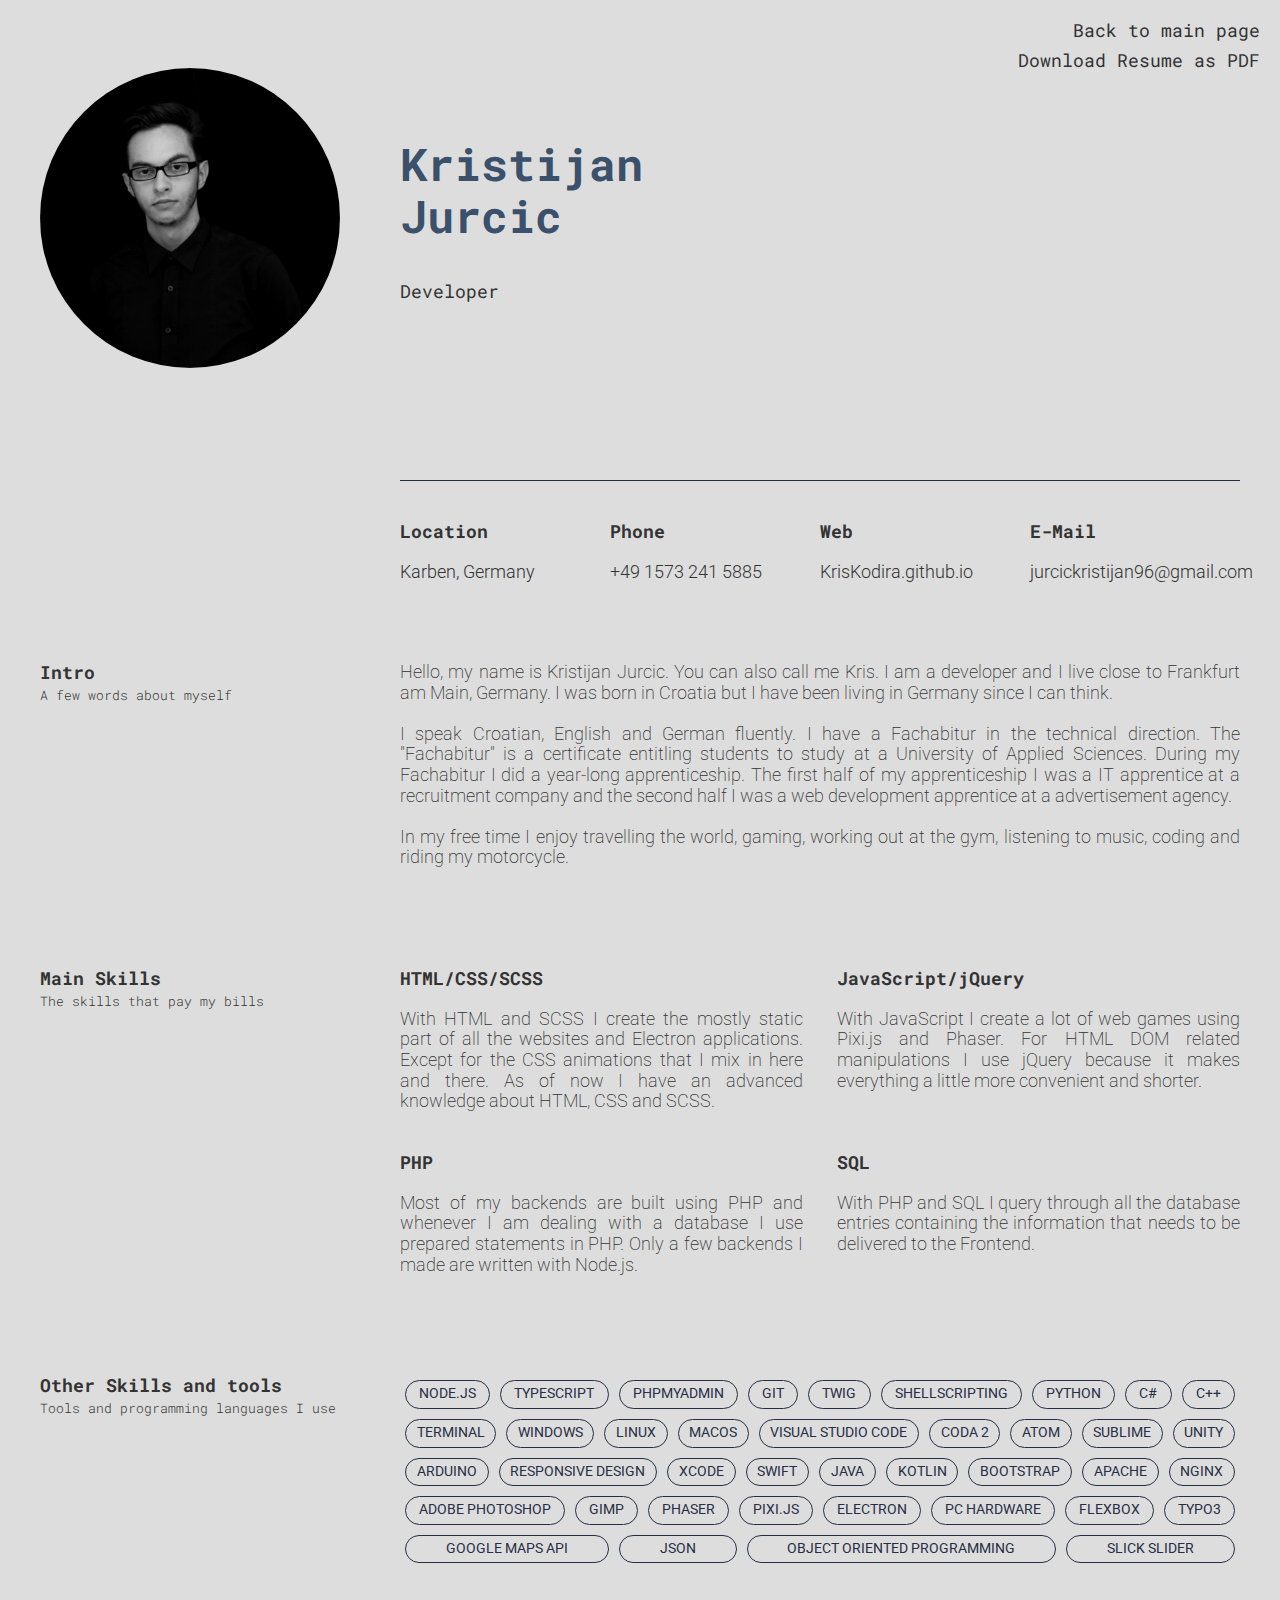
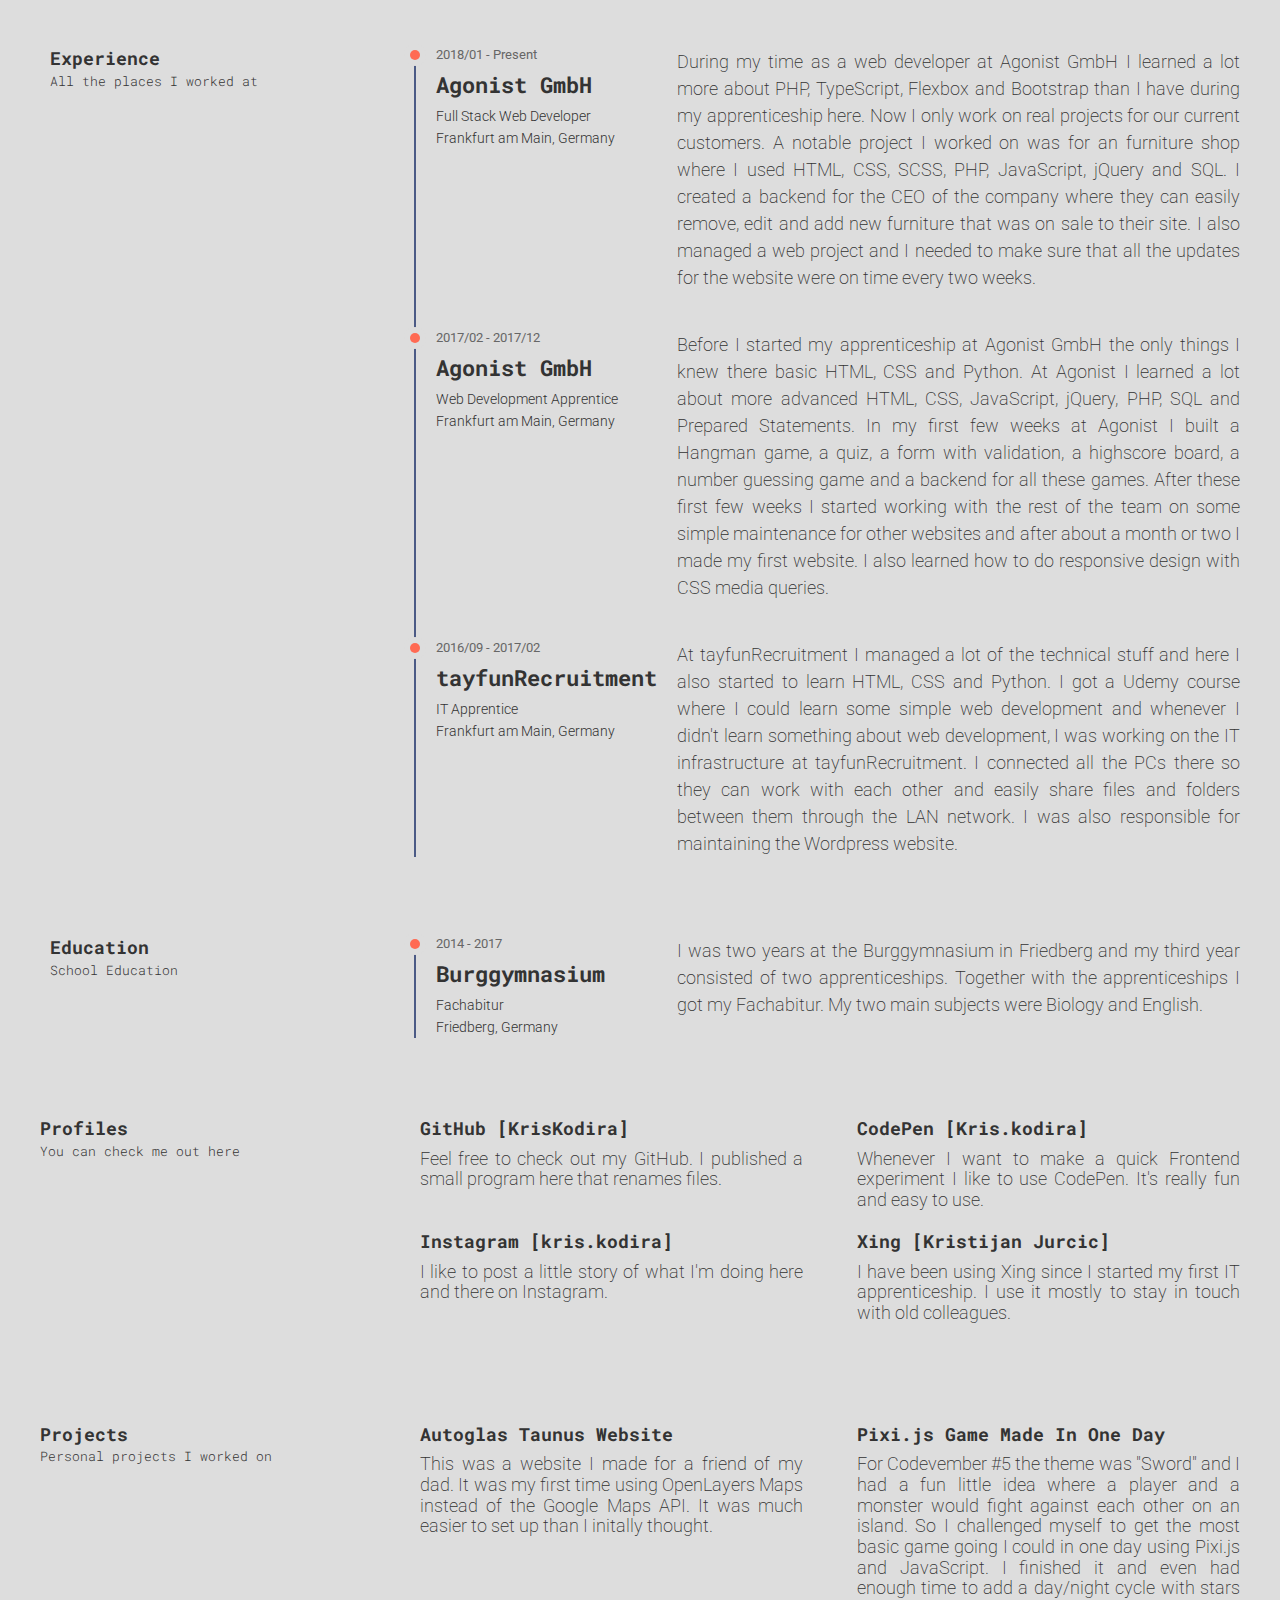
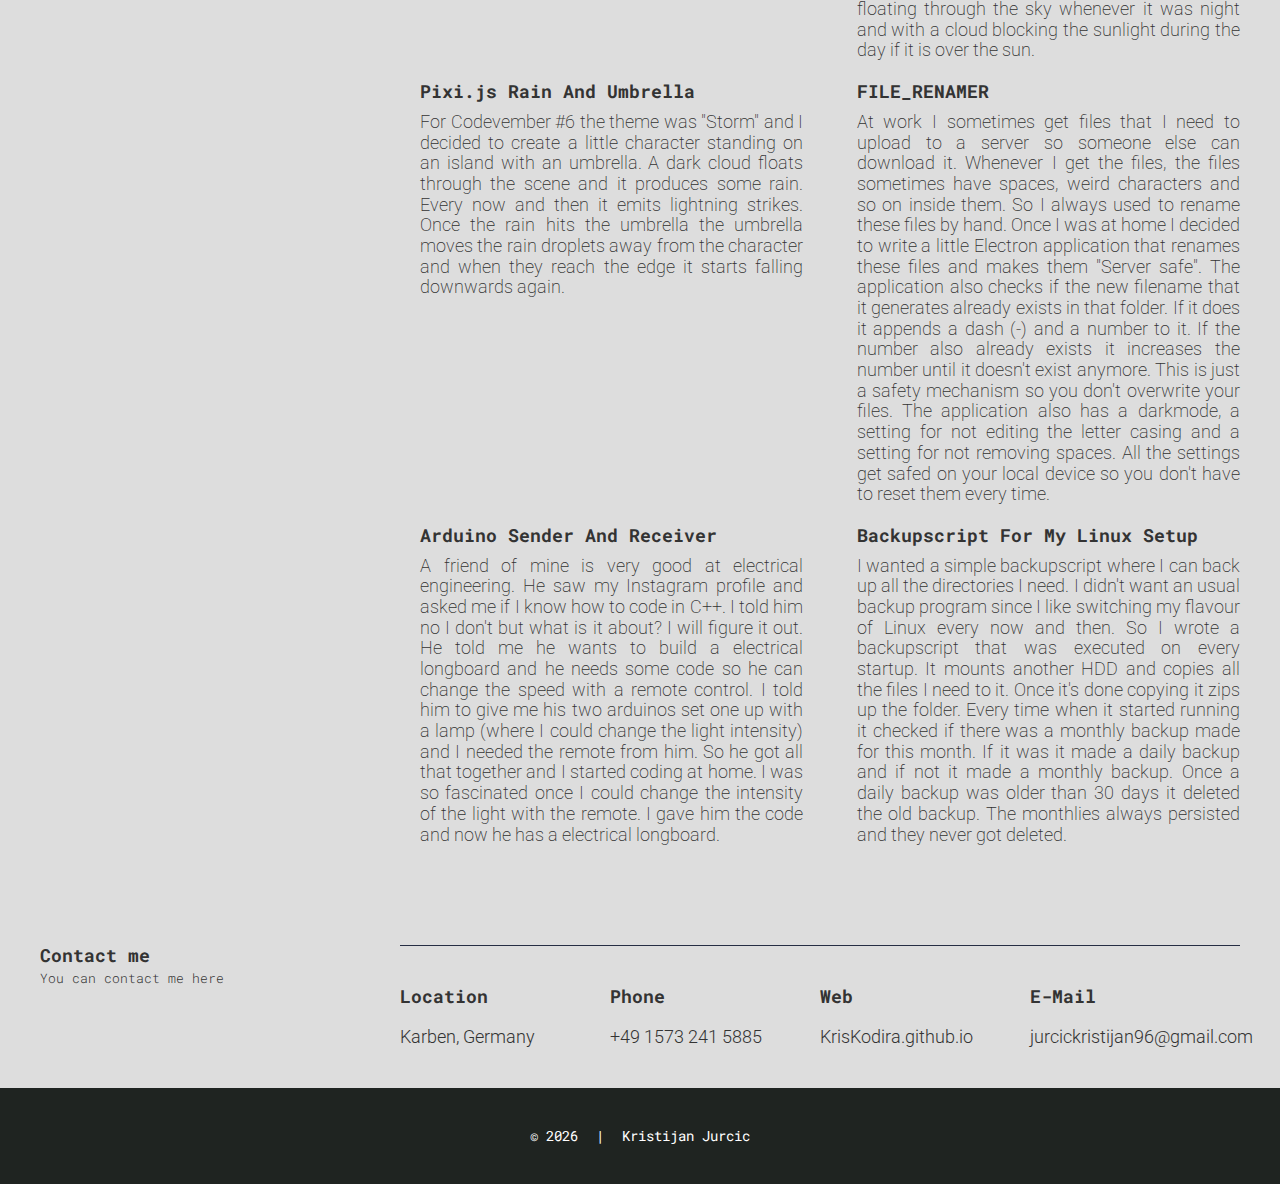
==== resume/index.html @ 177d9228 "Initial commit" ====
<!DOCTYPE html>
<html lang="en">

    <head>
        <meta charset="utf-8">

        <meta name="author" content="Kristijan Jurcic">
        <meta name="description" content="I am a Developer and this is my personal portfolio page. Check me out!">
        <meta name="viewport" content="width=device-width, initial-scale=1">

        <link href="https://fonts.googleapis.com/css?family=Roboto+Mono:300,400,500,700" rel="stylesheet"> 
        <link href="https://fonts.googleapis.com/css?family=Roboto:300,400,500,700" rel="stylesheet"> 

        <link rel="stylesheet" href="https://use.fontawesome.com/releases/v5.6.3/css/all.css" integrity="sha384-UHRtZLI+pbxtHCWp1t77Bi1L4ZtiqrqD80Kn4Z8NTSRyMA2Fd33n5dQ8lWUE00s/" crossorigin="anonymous">

        <link href="/css/style.css" rel="stylesheet">

        <title>Kris the Developer!</title>
    </head>

    <body class="resume">

        <a href="/" class="back_to_main"><i class="fas fa-long-arrow-alt-left"></i> <span class="html_title">Back to main page</span></a>
        <a href="/downloads/kristijan_jurcic_resume.pdf" target="_blank" class="download_resume"><i class="fas fa-download"></i> <span class="html_title">Download Resume as PDF</span> </a>

            

        <header class="resume">
            <div class="wrapper">
                <div class="image_wrap">
                    <img src="/images/about/kris_kodira.png" alt="KrisKodira" />
                </div>

                <div class="name_wrap">
                    <h1>Kristijan <span class="surname">Jurcic</span></h1>
                    <span class="job_title">Developer</span>
                </div>
            </div>
        </header>

        <main class="resume">
            <section>
                <div class="wrapper">
                    <div class="placeholder"></div>

                    <div class="general_info">
                        <div class="item">
                            <span class="title">Location</span>
                            Karben, Germany
                        </div>
                        <div class="item">
                            <span class="title">Phone</span>
                            +49 1573 241 5885
                        </div>
                        <div class="item">
                            <span class="title">Web</span>
                            <a href="https://KrisKodira.github.io" target="_blank">KrisKodira.github.io</a>
                        </div>
                        <div class="item">
                            <span class="title">E-Mail</span>
                            <a href="mailto:jurcickristijan96@gmail.com">jurcickristijan96@gmail.com</a>
                        </div>
                    </div>
                </div>
            </section>

            <section>
                <div class="wrapper">
                    <div class="intro label">
                        <span class="label_title">Intro</span>
                        <span class="subline">A few words about myself</span>
                    </div>
        
                    <div class="intro_text">
                        <p>
                            Hello, my name is Kristijan Jurcic. You can also call me Kris. 
                            I am a developer and I live close to Frankfurt am Main, Germany. 
                            I was born in Croatia but I have been living in Germany since I can think.
                        </p>
                        <p>
                            I speak Croatian, English and German fluently. 
                            I have a Fachabitur in the technical direction. 
                            The "Fachabitur" is a certificate entitling students to study at a University of Applied Sciences. 
                            During my Fachabitur I did a year-long apprenticeship. 
                            The first half of my apprenticeship I was a IT apprentice at a recruitment company and the second half I was a web development apprentice at a advertisement agency.
                        </p>
                        <p>
                            In my free time I enjoy travelling the world, gaming, working out at the gym, listening to music, coding and riding my motorcycle.
                        </p>
                    </div>
                </div>
            </section>

            <section>
                <div class="wrapper">
                    <div class="main_skills label">
                        <span class="label_title">Main Skills</span>
                        <span class="subline">The skills that pay my bills</span>
                    </div>
        
                    <div class="main_skills">
                        <div class="item">
                            <span class="title">HTML/CSS/SCSS</span>
                            <p>
                                With HTML and SCSS I create the mostly static part of all the websites and Electron applications. 
                                Except for the CSS animations that I mix in here and there.
                                As of now I have an advanced knowledge about HTML, CSS and SCSS.
                            </p>
                        </div>
                        <div class="item">
                            <span class="title">JavaScript/jQuery</span>
                            <p>
                                With JavaScript I create a lot of web games using Pixi.js and Phaser. 
                                For HTML DOM related manipulations I use jQuery because it makes everything a little more convenient and shorter.
                            </p>
                        </div>
                        <div class="item">
                            <span class="title">PHP</span>
                            <p>
                                Most of my backends are built using PHP and whenever I am dealing with a database I use prepared statements in PHP. Only a few backends I made are written with Node.js. 
                            </p>
                        </div>
                        <div class="item">
                            <span class="title">SQL</span>
                            <p>
                                With PHP and SQL I query through all the database entries containing the information that needs to be delivered to the Frontend.
                            </p>
                        </div>
                    </div>
                </div>
            </section>

            <section>
                <div class="wrapper">
                    <div class="other_skills label">
                        <span class="label_title">Other Skills and tools</span>
                        <span class="subline">Tools and programming languages I use</span>
                    </div>
        
                    <div class="skill_wrap">
                        <div class="skill" data-skill-name="none">
                            Node.js
                        </div>
                        <div class="skill" data-skill-name="none">
                            TypeScript
                        </div>
                        <div class="skill" data-skill-name="none">
                            PhpMyAdmin
                        </div>
                        <div class="skill" data-skill-name="none">
                            git
                        </div>
                        <div class="skill" data-skill-name="none">
                            TWIG
                        </div>
                        <div class="skill" data-skill-name="none">
                            Shellscripting
                        </div>
                        <div class="skill" data-skill-name="none">
                            Python
                        </div>
                        <div class="skill" data-skill-name="none">
                            C#
                        </div>
                        <div class="skill" data-skill-name="none">
                            C++
                        </div>
                        <div class="skill" data-skill-name="none">
                            Terminal
                        </div>
                        <div class="skill" data-skill-name="none">
                            Windows
                        </div>
                        <div class="skill" data-skill-name="none">
                            Linux
                        </div>
                        <div class="skill" data-skill-name="none">
                            MacOS
                        </div>
                        <div class="skill" data-skill-name="none">
                            Visual Studio Code
                        </div>
                        <div class="skill" data-skill-name="none">
                            Coda 2
                        </div>
                        <div class="skill" data-skill-name="none">
                            Atom
                        </div>
                        <div class="skill" data-skill-name="none">
                            Sublime
                        </div>
                        <div class="skill" data-skill-name="none">
                            Unity
                        </div>
                        <div class="skill" data-skill-name="none">
                            Arduino
                        </div>
                        <div class="skill" data-skill-name="none">
                            Responsive Design
                        </div>
                        <div class="skill" data-skill-name="none">
                            xCode
                        </div>
                        <div class="skill" data-skill-name="none">
                            Swift
                        </div>
                        <div class="skill" data-skill-name="none">
                            Java
                        </div>
                        <div class="skill" data-skill-name="none">
                            Kotlin
                        </div>
                        <div class="skill" data-skill-name="none">
                            Bootstrap
                        </div>
                        <div class="skill" data-skill-name="none">
                            Apache
                        </div>
                        <div class="skill" data-skill-name="none">
                            NGINX
                        </div>
                        <div class="skill" data-skill-name="none">
                            Adobe Photoshop
                        </div>
                        <div class="skill" data-skill-name="none">
                            GIMP
                        </div>
                        <div class="skill" data-skill-name="none">
                            Phaser
                        </div>
                        <div class="skill" data-skill-name="none">
                            Pixi.js
                        </div>
                        <div class="skill" data-skill-name="none">
                            Electron
                        </div>
                        <div class="skill" data-skill-name="none">
                            PC Hardware
                        </div>
                        <div class="skill" data-skill-name="none">
                            Flexbox
                        </div>
                        <div class="skill" data-skill-name="none">
                            Typo3
                        </div>
                        <div class="skill" data-skill-name="none">
                            Google Maps API
                        </div>
                        <div class="skill" data-skill-name="none">
                            JSON
                        </div>
                        <div class="skill" data-skill-name="none">
                            Object oriented programming
                        </div>
                        <div class="skill" data-skill-name="none">
                            Slick Slider
                        </div>
                    </div>
                </div>
            </section>

            <section>
                <div class="wrapper">
                    <div class="experience label">
                        <span class="label_title">Experience</span>
                        <span class="subline">All the places I worked at</span>
                    </div>
        
                    <div class="experience">
                        <div class="experience_wrap">
                            <div class="timeline_dot"></div>
                            <div class="inner">
                                <div class="experience_info">
                                    <span class="year">2018/01 - Present</span>
                                    <span class="job_company">Agonist GmbH</span>
                                    <span class="job_title">Full Stack Web Developer</span>
                                    <span class="job_location">Frankfurt am Main, Germany</span>
                                </div>
                                <div class="experience_description">
                                    <p>
                                        During my time as a web developer at Agonist GmbH I learned a lot more about PHP, TypeScript, Flexbox and Bootstrap than I have during my apprenticeship here.
                                        Now I only work on real projects for our current customers.
                                        A notable project I worked on was for an furniture shop where I used HTML, CSS, SCSS, PHP, JavaScript, jQuery and SQL.
                                        I created a backend for the CEO of the company where they can easily remove, edit and add new furniture that was on sale to their site.
                                        I also managed a web project and I needed to make sure that all the updates for the website were on time every two weeks.
                                    </p>
                                </div>
                            </div>
                        </div>
                        <div class="experience_wrap">
                            <div class="timeline_dot"></div>
                            <div class="inner">
                                <div class="experience_info">
                                    <span class="year">2017/02 - 2017/12</span>
                                    <span class="job_company">Agonist GmbH</span>
                                    <span class="job_title">Web Development Apprentice</span>
                                    <span class="job_location">Frankfurt am Main, Germany</span>
                                </div>
                                <div class="experience_description">
                                    <p>
                                        Before I started my apprenticeship at Agonist GmbH the only things I knew there basic HTML, CSS and Python.
                                        At Agonist I learned a lot about more advanced HTML, CSS, JavaScript, jQuery, PHP, SQL and Prepared Statements.
                                        In my first few weeks at Agonist I built a Hangman game, a quiz, a form with validation, a highscore board, a number guessing game and a backend for all these games.
                                        After these first few weeks I started working with the rest of the team on some simple maintenance for other websites and after about a month or two I made my first website.
                                        I also learned how to do responsive design with CSS media queries.
                                    </p>
                                </div>
                            </div>
                        </div>
                        <div class="experience_wrap">
                            <div class="timeline_dot"></div>
                            <div class="inner">
                                <div class="experience_info">
                                    <span class="year">2016/09 - 2017/02</span>
                                    <span class="job_company">tayfunRecruitment</span>
                                    <span class="job_title">IT Apprentice</span>
                                    <span class="job_location">Frankfurt am Main, Germany</span>
                                </div>
                                <div class="experience_description">
                                    <p>
                                        At tayfunRecruitment I managed a lot of the technical stuff and here I also started to learn HTML, CSS and Python.
                                        I got a Udemy course where I could learn some simple web development and whenever I didn't learn something about web development, I was working on the IT infrastructure at tayfunRecruitment.
                                        I connected all the PCs there so they can work with each other and easily share files and folders between them through the LAN network.
                                        I was also responsible for maintaining the Wordpress website.
                                    </p>
                                </div>
                            </div>
                        </div>
                    </div>
                </div>
            </section>

            <section>
                <div class="wrapper">
                    <div class="experience label">
                        <span class="label_title">Education</span>
                        <span class="subline">School Education</span>
                    </div>
        
                    <div class="experience">
                        <div class="experience_wrap">
                            <div class="timeline_dot"></div>
                            <div class="inner">
                                <div class="experience_info">
                                    <span class="year">2014 - 2017</span>
                                    <span class="job_company">Burggymnasium</span>
                                    <span class="job_title">Fachabitur</span>
                                    <span class="job_location">Friedberg, Germany</span>
                                </div>
                                <div class="experience_description">
                                    <p>
                                        I was two years at the Burggymnasium in Friedberg and my third year consisted of two apprenticeships.
                                        Together with the apprenticeships I got my Fachabitur.
                                        My two main subjects were Biology and English.
                                    </p>
                                </div>
                            </div>
                        </div>
                    </div>
                </div>
            </section>

            <section>
                <div class="wrapper">
                    <div class="profiles label">
                        <span class="label_title">Profiles</span>
                        <span class="subline">You can check me out here</span>
                    </div>
        
                    <div class="profiles">
                        <div class="item">
                            <div class="icon">
                                <i class="fab fa-github"></i>
                            </div>
                            <div class="name_and_description">
                                <a href="https://github.com/KrisKodira" target="_blank"><span>GitHub [KrisKodira]</span></a>
                                <p>
                                    Feel free to check out my GitHub.
                                    I published a small program here that renames files.
                                </p>
                            </div>
                        </div>
                        <div class="item">
                            <div class="icon">
                                <i class="fab fa-codepen"></i>
                            </div>
                            <div class="name_and_description">
                                <a href="https://codepen.io/kris_kodira" target="_blank"><span>CodePen [Kris.kodira]</span></a>
                                <p>
                                    Whenever I want to make a quick Frontend experiment I like to use CodePen.
                                    It's really fun and easy to use.
                                </p>
                            </div>
                        </div>
                        <div class="item">
                            <div class="icon">
                                <i class="fab fa-instagram"></i>
                            </div>
                            <div class="name_and_description">
                                <a href="https://www.instagram.com/kris.kodira" target="_blank"><span>Instagram [kris.kodira]</span></a>
                                <p>
                                    I like to post a little story of what I'm doing here and there on Instagram.
                                </p>
                            </div>
                        </div>
                        <div class="item">
                            <div class="icon">
                                <i class="fab fa-xing"></i>
                            </div>
                            <div class="name_and_description">
                                <a href="https://www.xing.com/profile/Kristijan_Jurcic" target="_blank"><span>Xing [Kristijan Jurcic]</span></a>
                                <p>
                                    I have been using Xing since I started my first IT apprenticeship.
                                    I use it mostly to stay in touch with old colleagues.
                                </p>
                            </div>
                        </div>
                    </div>
                </div>
            </section>

            <section>
                <div class="wrapper">
                    <div class="projects label">
                        <span class="label_title">Projects</span>
                        <span class="subline">Personal projects I worked on</span>
                    </div>
        
                    <div class="projects">
                        <div class="item">
                            <div class="icon">
                                <i class="fas fa-globe"></i>
                            </div>
                            <div class="name_and_description">
                                <a href="https://autoglastaunus.de/" target="_blank"><span>Autoglas Taunus Website</span></a>
                                <p>
                                    This was a website I made for a friend of my dad. 
                                    It was my first time using OpenLayers Maps instead of the Google Maps API.
                                    It was much easier to set up than I initally thought.
                                </p>
                            </div>
                        </div>

                        <div class="item">
                            <div class="icon">
                                <i class="fab fa-codepen"></i>
                            </div>
                            <div class="name_and_description">
                                <a href="https://codepen.io/kris_kodira/pen/LONKOw" target="_blank"><span>Pixi.js Game Made In One Day</span></a>
                                <p>
                                    For Codevember #5 the theme was "Sword" and I had a fun little idea where a player and a monster would fight against each other on an island.
                                    So I challenged myself to get the most basic game going I could in one day using Pixi.js and JavaScript.
                                    I finished it and even had enough time to add a day/night cycle with stars floating through the sky whenever it was night and with a cloud blocking the sunlight during the day if it is over the sun.
                                </p>
                            </div>
                        </div>

                        <div class="item">
                            <div class="icon">
                                <i class="fab fa-codepen"></i>
                            </div>
                            <div class="name_and_description">
                                <a href="https://codepen.io/kris_kodira/pen/NwRRdy" target="_blank"><span>Pixi.js Rain And Umbrella</span></a>
                                <p>
                                    For Codevember #6 the theme was "Storm" and I decided to create a little character standing on an island with an umbrella.
                                    A dark cloud floats through the scene and it produces some rain.
                                    Every now and then it emits lightning strikes.
                                    Once the rain hits the umbrella the umbrella moves the rain droplets away from the character and when they reach the edge it starts falling downwards again. 
                                </p>
                            </div>
                        </div>

                        <div class="item">
                            <div class="icon">
                                <i class="fab fa-github"></i>
                            </div>
                            <div class="name_and_description">
                                <a href="https://github.com/KrisKodira/FILE_RENAMER" target="_blank"><span>FILE_RENAMER</span></a>
                                <p>
                                    At work I sometimes get files that I need to upload to a server so someone else can download it. 
                                    Whenever I get the files, the files sometimes have spaces, weird characters and so on inside them.
                                    So I always used to rename these files by hand.
                                    Once I was at home I decided to write a little Electron application that renames these files and makes them "Server safe".
                                    The application also checks if the new filename that it generates already exists in that folder.
                                    If it does it appends a dash (-) and a number to it.
                                    If the number also already exists it increases the number until it doesn't exist anymore.
                                    This is just a safety mechanism so you don't overwrite your files.
                                    The application also has a darkmode, a setting for not editing the letter casing and a setting for not removing spaces.
                                    All the settings get safed on your local device so you don't have to reset them every time.
                                </p>
                            </div>
                        </div>

                        <div class="item">
                            <div class="icon">
                                <i class="fas fa-robot"></i>
                            </div>
                            <div class="name_and_description">
                                <a href="https://pastebin.com/F7ihpb1Q" target="_blank"><span>Arduino Sender And Receiver</span></a>
                                <p>
                                    A friend of mine is very good at electrical engineering.
                                    He saw my Instagram profile and asked me if I know how to code in C++.
                                    I told him no I don't but what is it about? 
                                    I will figure it out.
                                    He told me he wants to build a electrical longboard and he needs some code so he can change the speed with a remote control.
                                    I told him to give me his two arduinos set one up with a lamp (where I could change the light intensity) and I needed the remote from him.
                                    So he got all that together and I started coding at home.
                                    I was so fascinated once I could change the intensity of the light with the remote.
                                    I gave him the code and now he has a electrical longboard.
                                </p>
                            </div>
                        </div>

                        <div class="item">
                            <div class="icon">
                                <i class="far fa-hdd"></i>
                            </div>
                            <div class="name_and_description">
                                <a href="https://gist.github.com/KrisKodira/fdb00cbc23b6b2e16dea4b3da654491e" target="_blank"><span>Backupscript For My Linux Setup</span></a>
                                <p>
                                    I wanted a simple backupscript where I can back up all the directories I need.
                                    I didn't want an usual backup program since I like switching my flavour of Linux every now and then.
                                    So I wrote a backupscript that was executed on every startup.
                                    It mounts another HDD and copies all the files I need to it.
                                    Once it's done copying it zips up the folder.
                                    Every time when it started running it checked if there was a monthly backup made for this month.
                                    If it was it made a daily backup and if not it made a monthly backup.
                                    Once a daily backup was older than 30 days it deleted the old backup.
                                    The monthlies always persisted and they never got deleted.
                                </p>
                            </div>
                        </div>
                    </div>
            </section>
            <section>
                <div class="wrapper">
                    <div class="contact label">
                        <span class="label_title">Contact me</span>
                        <span class="subline">You can contact me here</span>
                    </div>

                    <div class="general_info bottom">
                        <div class="item">
                            <span class="title">Location</span>
                            Karben, Germany
                        </div>
                        <div class="item">
                            <span class="title">Phone</span>
                            +49 1573 241 5885
                        </div>
                        <div class="item">
                            <span class="title">Web</span>
                            <a href="https://KrisKodira.github.io" target="_blank">KrisKodira.github.io</a>
                        </div>
                        <div class="item">
                            <span class="title">E-Mail</span>
                            <a href="mailto:jurcickristijan96@gmail.com">jurcickristijan96@gmail.com</a>
                        </div>
                    </div>
                </div>
            </section>
        </main>

        <footer>
            <span>&copy; <script>document.write(new Date().getFullYear());</script></span> | <span>Kristijan Jurcic</span>
        </footer>





        <script src="/js/vendor/jquery-3.3.1.min.js"></script>
        <script src="/js/main.js"></script>
    </body>

</html>
---- css/style.css ----
/*! normalize.css v8.0.1 | MIT License | github.com/necolas/normalize.css */
/* Document
   ========================================================================== */
/**
 * 1. Correct the line height in all browsers.
 * 2. Prevent adjustments of font size after orientation changes in iOS.
 */
html {
  line-height: 1.15;
  /* 1 */
  -webkit-text-size-adjust: 100%;
  /* 2 */ }

/* Sections
   ========================================================================== */
/**
 * Remove the margin in all browsers.
 */
body {
  margin: 0; }

/**
 * Render the `main` element consistently in IE.
 */
main {
  display: block; }

/**
 * Correct the font size and margin on `h1` elements within `section` and
 * `article` contexts in Chrome, Firefox, and Safari.
 */
h1 {
  font-size: 2em;
  margin: 0.67em 0; }

/* Grouping content
   ========================================================================== */
/**
 * 1. Add the correct box sizing in Firefox.
 * 2. Show the overflow in Edge and IE.
 */
hr {
  box-sizing: content-box;
  /* 1 */
  height: 0;
  /* 1 */
  overflow: visible;
  /* 2 */ }

/**
 * 1. Correct the inheritance and scaling of font size in all browsers.
 * 2. Correct the odd `em` font sizing in all browsers.
 */
pre {
  font-family: monospace, monospace;
  /* 1 */
  font-size: 1em;
  /* 2 */ }

/* Text-level semantics
   ========================================================================== */
/**
 * Remove the gray background on active links in IE 10.
 */
a {
  background-color: transparent; }

/**
 * 1. Remove the bottom border in Chrome 57-
 * 2. Add the correct text decoration in Chrome, Edge, IE, Opera, and Safari.
 */
abbr[title] {
  border-bottom: none;
  /* 1 */
  text-decoration: underline;
  /* 2 */
  text-decoration: underline dotted;
  /* 2 */ }

/**
 * Add the correct font weight in Chrome, Edge, and Safari.
 */
b,
strong {
  font-weight: bolder; }

/**
 * 1. Correct the inheritance and scaling of font size in all browsers.
 * 2. Correct the odd `em` font sizing in all browsers.
 */
code,
kbd,
samp {
  font-family: monospace, monospace;
  /* 1 */
  font-size: 1em;
  /* 2 */ }

/**
 * Add the correct font size in all browsers.
 */
small {
  font-size: 80%; }

/**
 * Prevent `sub` and `sup` elements from affecting the line height in
 * all browsers.
 */
sub,
sup {
  font-size: 75%;
  line-height: 0;
  position: relative;
  vertical-align: baseline; }

sub {
  bottom: -0.25em; }

sup {
  top: -0.5em; }

/* Embedded content
   ========================================================================== */
/**
 * Remove the border on images inside links in IE 10.
 */
img {
  border-style: none; }

/* Forms
   ========================================================================== */
/**
 * 1. Change the font styles in all browsers.
 * 2. Remove the margin in Firefox and Safari.
 */
button,
input,
optgroup,
select,
textarea {
  font-family: inherit;
  /* 1 */
  font-size: 100%;
  /* 1 */
  line-height: 1.15;
  /* 1 */
  margin: 0;
  /* 2 */ }

/**
 * Show the overflow in IE.
 * 1. Show the overflow in Edge.
 */
button,
input {
  /* 1 */
  overflow: visible; }

/**
 * Remove the inheritance of text transform in Edge, Firefox, and IE.
 * 1. Remove the inheritance of text transform in Firefox.
 */
button,
select {
  /* 1 */
  text-transform: none; }

/**
 * Correct the inability to style clickable types in iOS and Safari.
 */
button,
[type="button"],
[type="reset"],
[type="submit"] {
  -webkit-appearance: button; }

/**
 * Remove the inner border and padding in Firefox.
 */
button::-moz-focus-inner,
[type="button"]::-moz-focus-inner,
[type="reset"]::-moz-focus-inner,
[type="submit"]::-moz-focus-inner {
  border-style: none;
  padding: 0; }

/**
 * Restore the focus styles unset by the previous rule.
 */
button:-moz-focusring,
[type="button"]:-moz-focusring,
[type="reset"]:-moz-focusring,
[type="submit"]:-moz-focusring {
  outline: 1px dotted ButtonText; }

/**
 * Correct the padding in Firefox.
 */
fieldset {
  padding: 0.35em 0.75em 0.625em; }

/**
 * 1. Correct the text wrapping in Edge and IE.
 * 2. Correct the color inheritance from `fieldset` elements in IE.
 * 3. Remove the padding so developers are not caught out when they zero out
 *    `fieldset` elements in all browsers.
 */
legend {
  box-sizing: border-box;
  /* 1 */
  color: inherit;
  /* 2 */
  display: table;
  /* 1 */
  max-width: 100%;
  /* 1 */
  padding: 0;
  /* 3 */
  white-space: normal;
  /* 1 */ }

/**
 * Add the correct vertical alignment in Chrome, Firefox, and Opera.
 */
progress {
  vertical-align: baseline; }

/**
 * Remove the default vertical scrollbar in IE 10+.
 */
textarea {
  overflow: auto; }

/**
 * 1. Add the correct box sizing in IE 10.
 * 2. Remove the padding in IE 10.
 */
[type="checkbox"],
[type="radio"] {
  box-sizing: border-box;
  /* 1 */
  padding: 0;
  /* 2 */ }

/**
 * Correct the cursor style of increment and decrement buttons in Chrome.
 */
[type="number"]::-webkit-inner-spin-button,
[type="number"]::-webkit-outer-spin-button {
  height: auto; }

/**
 * 1. Correct the odd appearance in Chrome and Safari.
 * 2. Correct the outline style in Safari.
 */
[type="search"] {
  -webkit-appearance: textfield;
  /* 1 */
  outline-offset: -2px;
  /* 2 */ }

/**
 * Remove the inner padding in Chrome and Safari on macOS.
 */
[type="search"]::-webkit-search-decoration {
  -webkit-appearance: none; }

/**
 * 1. Correct the inability to style clickable types in iOS and Safari.
 * 2. Change font properties to `inherit` in Safari.
 */
::-webkit-file-upload-button {
  -webkit-appearance: button;
  /* 1 */
  font: inherit;
  /* 2 */ }

/* Interactive
   ========================================================================== */
/*
 * Add the correct display in Edge, IE 10+, and Firefox.
 */
details {
  display: block; }

/*
 * Add the correct display in all browsers.
 */
summary {
  display: list-item; }

/* Misc
   ========================================================================== */
/**
 * Add the correct display in IE 10+.
 */
template {
  display: none; }

/**
 * Add the correct display in IE 10.
 */
[hidden] {
  display: none; }

html, body {
  font-size: 18px;
  background-color: #262e44; }

a {
  text-decoration: none;
  color: inherit; }

p {
  font-weight: 200; }

.wrapper {
  max-width: 1200px;
  margin: 0 auto;
  position: relative;
  display: block; }

.roboto, html, body {
  font-family: 'Roboto', sans-serif; }

.roboto_mono, h1, nav .sidebar, nav .dev_name, .html_title, .project_wrap .title, section#skills .subtitle, section#about .about_wrap p, section#hire h2, footer, footer span, .resume .name_wrap .job_title, .resume .label, .resume .title, .resume .experience .job_company, .resume .profiles .item .name_and_description span, .resume .projects .item .name_and_description span {
  font-family: 'Roboto Mono', monospace; }

* {
  background-repeat: no-repeat;
  box-sizing: border-box; }
  *:not(h1) {
    -webkit-transition: intro_text5s ease-in-out;
    -moz-transition: .25s ease-in-out;
    -o-transition: .25s ease-in-out;
    transition: .25s ease-in-out; }

button::-moz-focus-inner,
input::-moz-focus-inner {
  border: 0;
  padding: 0; }

button {
  border: 0;
  background: none;
  background-color: #ff6a53;
  padding: 10px 20px 10px 20px;
  font-size: 0.8em;
  margin-top: 15px;
  border-radius: 20px;
  cursor: pointer;
  color: #fff;
  -webkit-box-shadow: 0px 7px 18px 0px rgba(0, 0, 0, 0.6);
  -moz-box-shadow: 0px 7px 18px 0px rgba(0, 0, 0, 0.6);
  box-shadow: 0px 7px 18px 0px rgba(0, 0, 0, 0.6); }
  button:hover {
    background-color: #ffc2b9; }

h1 {
  margin: 0 auto;
  display: block;
  text-align: center;
  color: #3a506b;
  font-weight: 700;
  font-size: 2.5rem; }

header {
  width: 100%;
  height: 800px;
  background-color: #ff6a53;
  background-image: url("/images/header/web-bg.jpg");
  background-size: cover;
  display: flex;
  align-items: center;
  background-attachment: fixed;
  background-position: center;
  position: relative; }
  header .arrow_down {
    background-color: #ff6a53;
    width: 40px;
    height: 40px;
    display: flex;
    justify-content: center;
    align-items: center;
    transform: rotate(45deg);
    -webkit-transform: rotate(45deg);
    position: absolute;
    left: 0;
    right: 0;
    bottom: -20px;
    margin: auto;
    cursor: pointer; }
    header .arrow_down:hover {
      background-color: #ffc2b9; }
    header .arrow_down div {
      width: 20px;
      height: 20px;
      border: solid white;
      border-width: 0 3px 3px 0; }

nav {
  display: flex;
  justify-content: space-between;
  position: fixed;
  width: 100%;
  background-color: rgba(38, 46, 68, 0);
  z-index: 500; }
  nav.scrolled {
    background-color: rgba(38, 46, 68, 0.7); }
    nav.scrolled .dev_name {
      color: #fff; }
    nav.scrolled #nav_icon span {
      background: #ff6a53; }
  nav .sidebar {
    position: absolute;
    right: -400px;
    top: 0;
    height: 100vh;
    background-color: #2b4141;
    padding: 40px;
    width: 400px;
    display: flex;
    flex-direction: column;
    justify-content: space-between;
    box-sizing: border-box;
    color: #fff; }
    nav .sidebar.open {
      right: 0; }
    nav .sidebar .menu_wrap {
      text-align: right;
      margin-top: 80px; }
      nav .sidebar .menu_wrap .entry {
        padding: 10px;
        padding-right: 0; }
        nav .sidebar .menu_wrap .entry:after {
          content: "";
          display: block;
          width: 40px;
          padding-top: 15px;
          border-bottom: 3px solid #ff6a53;
          margin-left: auto;
          -webkit-transition: intro_text5s ease-in-out;
          -moz-transition: .25s ease-in-out;
          -o-transition: .25s ease-in-out;
          transition: .25s ease-in-out; }
        nav .sidebar .menu_wrap .entry:hover:after {
          width: 100%; }
        nav .sidebar .menu_wrap .entry.hire {
          color: #ff6a53;
          font-weight: 700; }
    nav .sidebar .social {
      display: flex;
      justify-content: space-between; }
      nav .sidebar .social .social_wrap {
        display: flex; }
        nav .sidebar .social .social_wrap .item {
          margin-left: 20px; }
          nav .sidebar .social .social_wrap .item:hover {
            color: #ff6a53; }
  nav .dev_name {
    text-transform: uppercase;
    font-size: 1.5rem;
    padding: 20px;
    color: #262e44; }
  nav #nav_icon {
    width: 40px;
    height: 40px;
    position: relative;
    margin: 20px;
    margin-right: 40px;
    -webkit-transform: rotate(0deg);
    -moz-transform: rotate(0deg);
    -o-transform: rotate(0deg);
    transform: rotate(0deg);
    cursor: pointer;
    z-index: 5000; }
    nav #nav_icon span {
      display: block;
      position: absolute;
      height: 3px;
      width: 100%;
      background: #262e44;
      border-radius: 9px;
      opacity: 1;
      left: 0;
      -webkit-transform: rotate(0deg);
      -moz-transform: rotate(0deg);
      -o-transform: rotate(0deg);
      transform: rotate(0deg); }
      nav #nav_icon span:nth-child(1) {
        top: 0px; }
      nav #nav_icon span:nth-child(2) {
        top: 14px; }
      nav #nav_icon span:nth-child(3) {
        top: 28px; }
    nav #nav_icon.open span {
      background: #ff6a53; }
    nav #nav_icon.open span:nth-child(1) {
      top: 18px;
      -webkit-transform: rotate(135deg);
      -moz-transform: rotate(135deg);
      -o-transform: rotate(135deg);
      transform: rotate(135deg); }
    nav #nav_icon.open span:nth-child(2) {
      opacity: 0;
      left: -60px; }
    nav #nav_icon.open span:nth-child(3) {
      top: 18px;
      -webkit-transform: rotate(-135deg);
      -moz-transform: rotate(-135deg);
      -o-transform: rotate(-135deg);
      transform: rotate(-135deg); }

main {
  color: #fff; }
  main .wrapper {
    margin-top: 160px; }
    main .wrapper h2 {
      margin-bottom: 60px; }

.project_outer_wrap {
  display: flex;
  flex-wrap: wrap; }

.view_more_projects {
  padding-left: 40px;
  padding-right: 40px;
  font-size: 1em;
  margin: 0 auto;
  display: block;
  background-color: #fff;
  color: #ff6a53; }

.hire_me {
  padding-left: 40px;
  padding-right: 40px;
  font-size: 1em;
  margin: 0 auto;
  display: block; }

.project_wrap {
  flex: 1 0 50%;
  max-width: 50%;
  box-sizing: border-box;
  padding-bottom: 60px; }
  .project_wrap:hover .title:after {
    width: 90%; }
  .project_wrap:nth-child(even) {
    padding-left: 20px; }
  .project_wrap:nth-child(odd) {
    padding-right: 20px; }
  .project_wrap .title {
    font-size: 1.2rem;
    font-weight: 700; }
    .project_wrap .title:after {
      content: "";
      display: block;
      width: 40px;
      padding-top: 15px;
      border-bottom: 3px solid #ff6a53;
      -webkit-transition: intro_text5s ease-in-out;
      -moz-transition: .25s ease-in-out;
      -o-transition: .25s ease-in-out;
      transition: .25s ease-in-out; }
  .project_wrap .tool {
    background-color: #3a506b;
    border-radius: 10px;
    display: inline-block;
    padding: 6px;
    font-size: 0.7em;
    margin: 10px 10px 10px 0; }

section#skills {
  background-color: #ff6a53;
  padding: 40px;
  margin-top: 160px;
  text-align: center; }
  section#skills .wrapper {
    margin-top: 0; }
  section#skills .html_title:last-child {
    margin-bottom: 20px; }
  section#skills .html_title {
    margin-top: 40px;
    margin-bottom: 20px; }
  section#skills .skill_wrap {
    display: flex;
    flex-wrap: wrap;
    justify-content: space-between; }
  section#skills .skill {
    padding: 10px 20px 10px 20px;
    border: 1px solid #fff;
    border-radius: 20px;
    cursor: pointer;
    margin: 8px;
    text-transform: uppercase;
    flex-grow: 1; }
    section#skills .skill:hover {
      background-color: #ffc2b9; }
  section#skills .subtitle {
    display: block; }
  section#skills small {
    color: #ec2000; }

section#about .kris_kodira {
  border-radius: 50%;
  width: 200px;
  height: 200px; }
section#about .about_wrap {
  display: flex; }
  section#about .about_wrap p {
    text-align: justify;
    padding-left: 40px;
    margin-top: 0; }

section#hire {
  text-align: center;
  background-color: #3a506b;
  padding: 40px;
  margin-top: 160px; }
  section#hire .wrapper {
    margin-top: 0; }
  section#hire h2 {
    margin-bottom: 20px; }

footer {
  background-color: #1f2421;
  color: #fff;
  padding: 40px;
  text-align: center;
  font-size: 0.8em; }
  footer span {
    padding-left: 10px;
    padding-right: 10px; }

#dim {
  background-color: rgba(0, 0, 0, 0.7);
  width: 100vw;
  height: 100vh;
  position: fixed;
  top: 0;
  left: 0;
  right: 0;
  bottom: 0;
  z-index: 9000;
  display: flex;
  justify-content: center;
  align-items: center;
  opacity: 0;
  -webkit-transition: intro_text5s ease-in-out;
  -moz-transition: .25s ease-in-out;
  -o-transition: .25s ease-in-out;
  transition: .25s ease-in-out;
  pointer-events: none; }
  #dim.active {
    opacity: 1;
    -webkit-transition: intro_text5s ease-in-out;
    -moz-transition: .25s ease-in-out;
    -o-transition: .25s ease-in-out;
    transition: .25s ease-in-out;
    pointer-events: all; }

body.dim_active {
  overflow: hidden; }

.skill_box {
  display: block;
  margin: 0 auto;
  width: 900px;
  border-radius: 10px;
  background-color: #fff;
  color: #333333;
  padding: 40px;
  box-sizing: border-box;
  position: relative; }
  .skill_box .close_skill_box {
    position: absolute;
    top: 20px;
    right: 20px;
    cursor: pointer;
    padding: 10px; }
    .skill_box .close_skill_box:hover {
      color: #ff6a53;
      -webkit-transform: rotate(360deg);
      -moz-transform: rotate(360deg);
      -o-transform: rotate(360deg);
      transform: rotate(360deg); }
  .skill_box h3 {
    margin-bottom: 5px;
    font-size: 1.5em;
    margin-top: 0; }
  .skill_box .rating_wrap {
    font-size: 0.8em; }
    .skill_box .rating_wrap #skill_rating {
      font-size: 0.8em;
      vertical-align: middle; }
  .skill_box p {
    font-size: 0.9em;
    margin-top: 30px; }

header.resume {
  height: 440px; }

.resume {
  background-image: none;
  background-color: #dddddd !important;
  color: #333333; }
  .resume a:hover {
    color: #ff6a53; }
  .resume p {
    margin: 0; }
  .resume .back_to_main {
    position: absolute;
    right: 20px;
    top: 20px;
    z-index: 500; }
    .resume .back_to_main:hover {
      color: #ff6a53; }
  .resume .download_resume {
    position: absolute;
    right: 20px;
    top: 50px;
    z-index: 500; }
    .resume .download_resume:hover {
      color: #ff6a53; }
  .resume .wrapper {
    width: 100%;
    display: flex;
    margin: 0 auto;
    padding-top: 40px;
    padding-bottom: 40px; }
    .resume .wrapper > div:nth-child(odd) {
      flex-basis: 30%; }
    .resume .wrapper > div:nth-child(even) {
      flex-basis: 70%; }
  .resume .image_wrap img {
    border-radius: 50%;
    width: 300px;
    height: auto; }
  .resume .name_wrap {
    justify-content: center;
    display: flex;
    width: 100%;
    flex-direction: column; }
    .resume .name_wrap .surname {
      display: block; }
    .resume .name_wrap .job_title {
      margin-top: 40px; }
    .resume .name_wrap h1 {
      margin: 0;
      text-align: left; }
  .resume .general_info {
    display: flex;
    padding-top: 40px;
    border-top: 1px solid #262e44; }
    .resume .general_info .item {
      width: 25%;
      font-weight: 300; }
    .resume .general_info .title {
      padding-bottom: 20px;
      display: block; }
  .resume .label {
    font-weight: 700;
    display: block !important; }
  .resume .label_title {
    display: block; }
  .resume .subline {
    font-weight: 300;
    font-size: 0.7em; }
  .resume .title {
    font-weight: 700; }
  .resume .intro_text p {
    margin-bottom: 20px;
    text-align: justify; }
  .resume .main_skills {
    display: flex;
    flex-wrap: wrap;
    justify-content: space-between; }
    .resume .main_skills .item {
      width: 48%;
      padding-bottom: 20px;
      text-align: justify; }
      .resume .main_skills .item:first-child, .resume .main_skills .item:nth-child(2) {
        padding-bottom: 40px; }
      .resume .main_skills .item .title {
        padding-bottom: 20px;
        display: block; }
  .resume .skill_wrap {
    display: flex;
    flex-wrap: wrap;
    justify-content: space-between; }
  .resume .skill {
    padding: 5px 10px 5px 10px;
    border-radius: 20px;
    margin: 5px;
    text-transform: uppercase;
    flex-grow: 1;
    text-align: center;
    border: 1px solid #262e44;
    color: #262e44;
    font-size: 0.8em; }
  .resume .experience {
    padding-left: 20px;
    margin-left: 10px;
    position: relative;
    border-left: 2px solid #4b5a85; }
    .resume .experience .timeline_dot {
      width: 10px;
      height: 10px;
      background-color: #ff6a53;
      border-radius: 50%;
      position: absolute;
      left: -6px;
      box-shadow: 0 0 0 6px #dddddd;
      margin-top: 2px; }
    .resume .experience.label {
      padding-left: 0;
      border-left: none; }
    .resume .experience .year {
      font-size: 0.7em;
      color: #666666;
      display: block; }
    .resume .experience .job_company {
      font-size: 1.2em;
      display: block;
      line-height: 2em;
      font-weight: 700; }
    .resume .experience .job_title, .resume .experience .job_location {
      font-weight: 300;
      font-size: 0.8em;
      display: block;
      line-height: 1.5em; }
    .resume .experience .experience_wrap {
      margin-bottom: 40px; }
      .resume .experience .experience_wrap .inner {
        display: flex; }
      .resume .experience .experience_wrap:last-child {
        margin-bottom: 0; }
    .resume .experience .experience_info {
      flex-basis: 30%; }
    .resume .experience .experience_description {
      flex-basis: 70%;
      line-height: 1.5em;
      text-align: justify; }
  .resume .profiles, .resume .projects {
    display: flex;
    flex-wrap: wrap;
    justify-content: space-between; }
    .resume .profiles .item, .resume .projects .item {
      width: 48%;
      padding-bottom: 20px;
      display: flex;
      text-align: justify; }
      .resume .profiles .item .icon, .resume .projects .item .icon {
        padding-right: 20px; }
      .resume .profiles .item .name_and_description span, .resume .projects .item .name_and_description span {
        font-weight: 700;
        padding-bottom: 10px;
        display: block; }

@media only screen and (max-width: 1199px) {
  .wrapper {
    max-width: 960px; }

  .resume .image_wrap img {
    width: 160px; }

  .resume .wrapper > div:nth-child(2n+1) {
    flex-basis: 20%; }

  .resume .wrapper > div:nth-child(2n) {
    flex-basis: 80%; }

  .resume .label {
    padding-right: 20px; }

  .resume .experience .job_company {
    font-size: 1em; } }
@media only screen and (max-width: 959px) {
  .wrapper {
    max-width: 720px; }

  section#about .about_wrap {
    flex-direction: column;
    align-items: center; }
    section#about .about_wrap img {
      margin-bottom: 40px; }
    section#about .about_wrap p {
      padding-right: 40px; }

  .resume .wrapper {
    flex-direction: column; }

  .resume .wrapper > div:nth-child(2n+1),
  .resume .wrapper > div:nth-child(2n) {
    flex-basis: unset; }

  .resume .image_wrap {
    padding-top: 100px; }
    .resume .image_wrap img {
      margin: 0 auto;
      display: block; }

  .resume .name_wrap {
    text-align: center; }
    .resume .name_wrap h1 {
      text-align: center;
      margin-top: 20px;
      display: block; }
    .resume .name_wrap .job_title {
      margin-top: 20px; }

  .general_info {
    font-size: 0.8em; }

  .label {
    padding-bottom: 40px; } }
@media only screen and (max-width: 719px) {
  .wrapper {
    max-width: 90%; }

  .project_wrap {
    flex: 1 0 100%;
    max-width: unset;
    padding-left: 0 !important;
    padding-right: 0 !important;
    margin: 0 auto; }

  section#skills {
    padding-left: 0;
    padding-right: 0; }
    section#skills .skill {
      padding: 5px 10px 5px 10px;
      margin: 5px; }

  section#about .about_wrap p {
    padding-left: 0;
    padding-right: 0; }

  nav .sidebar {
    width: 100%;
    padding: 10px;
    right: -100%; }

  nav #nav_icon {
    margin-right: 10px; }

  .general_info {
    flex-direction: column; }
    .general_info .item {
      padding-bottom: 20px; }
      .general_info .item .title {
        padding-bottom: 10px; }

  .resume .wrapper {
    padding-top: 30px;
    padding-bottom: 30px; }

  .resume .main_skills {
    flex-direction: column; }
    .resume .main_skills .item {
      width: 100%; }

  .resume .experience .experience_wrap .inner {
    flex-direction: column; }
  .resume .experience .experience_wrap .experience_info {
    padding-bottom: 20px; }

  .resume .profiles, .resume .projects {
    flex-direction: column; }
    .resume .profiles .item, .resume .projects .item {
      width: 100%; }

  .name_and_description span {
    text-align: left; } }

/*# sourceMappingURL=style.css.map */
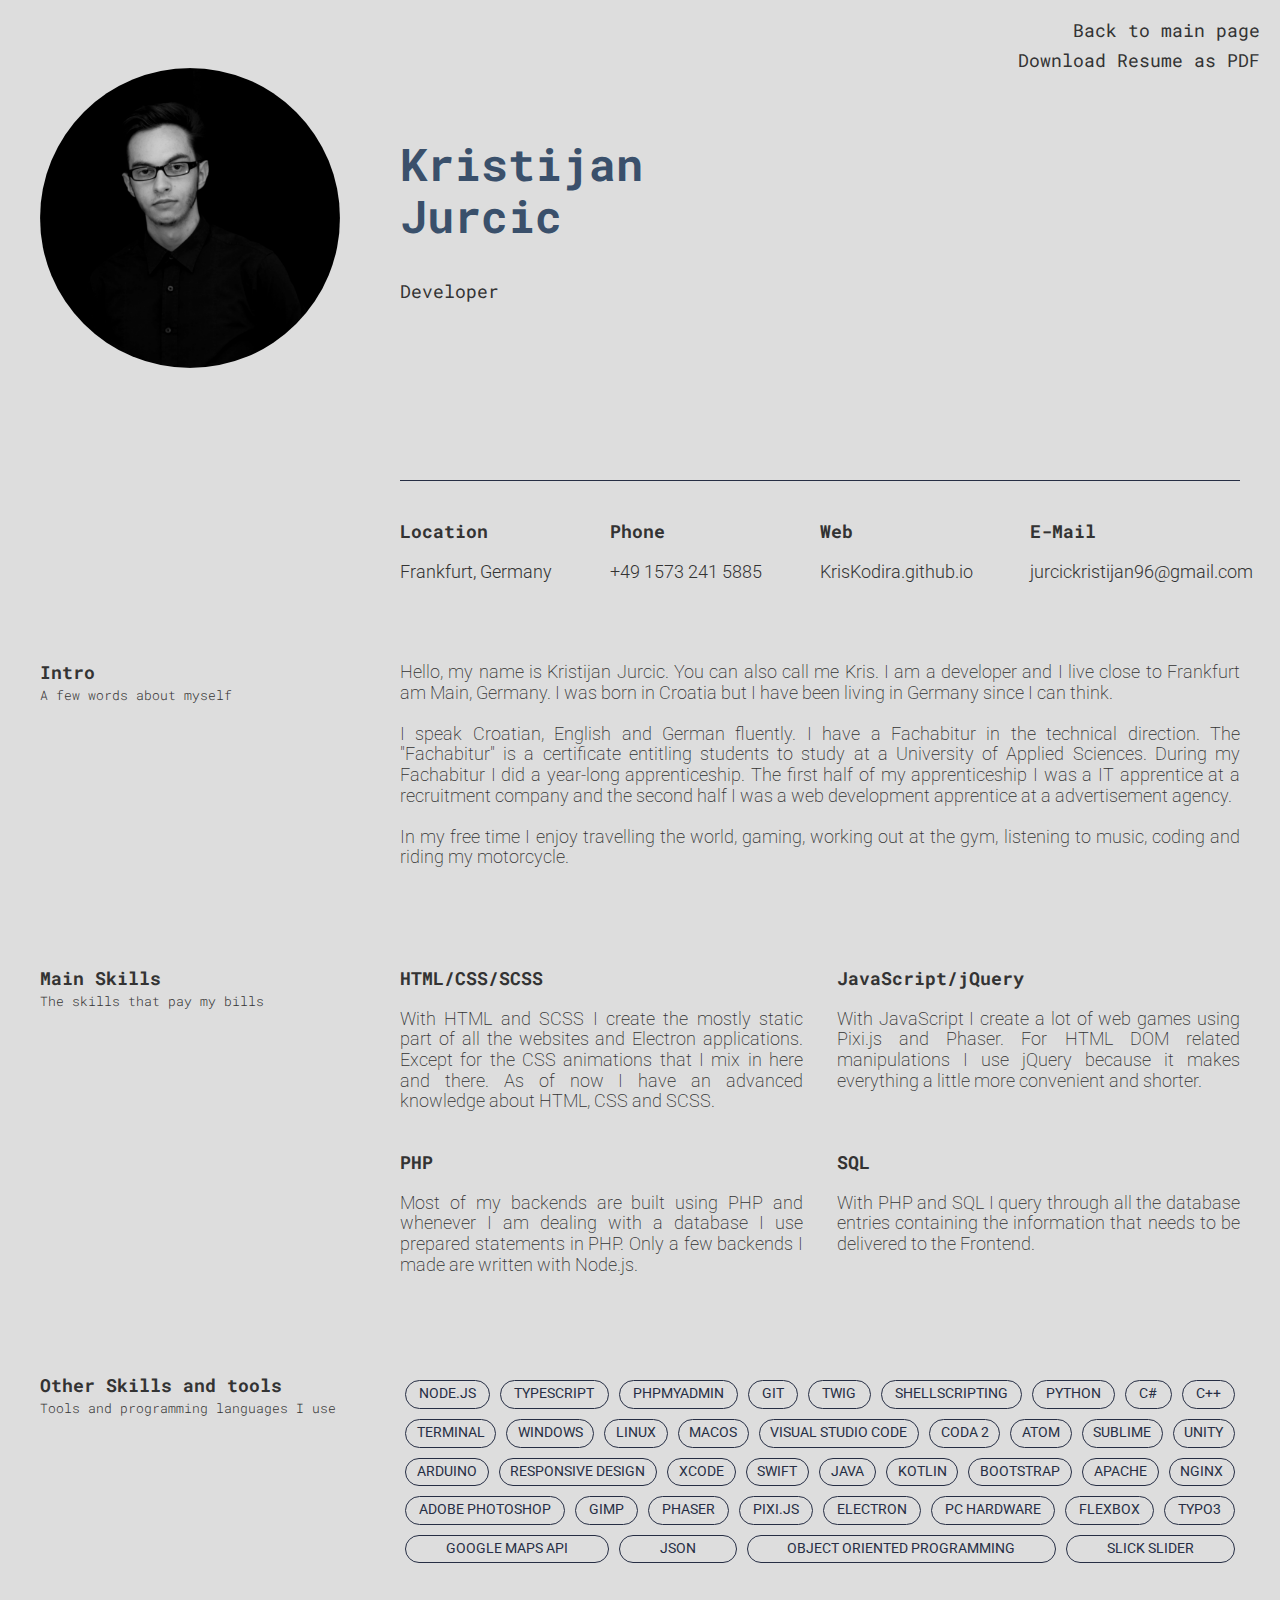
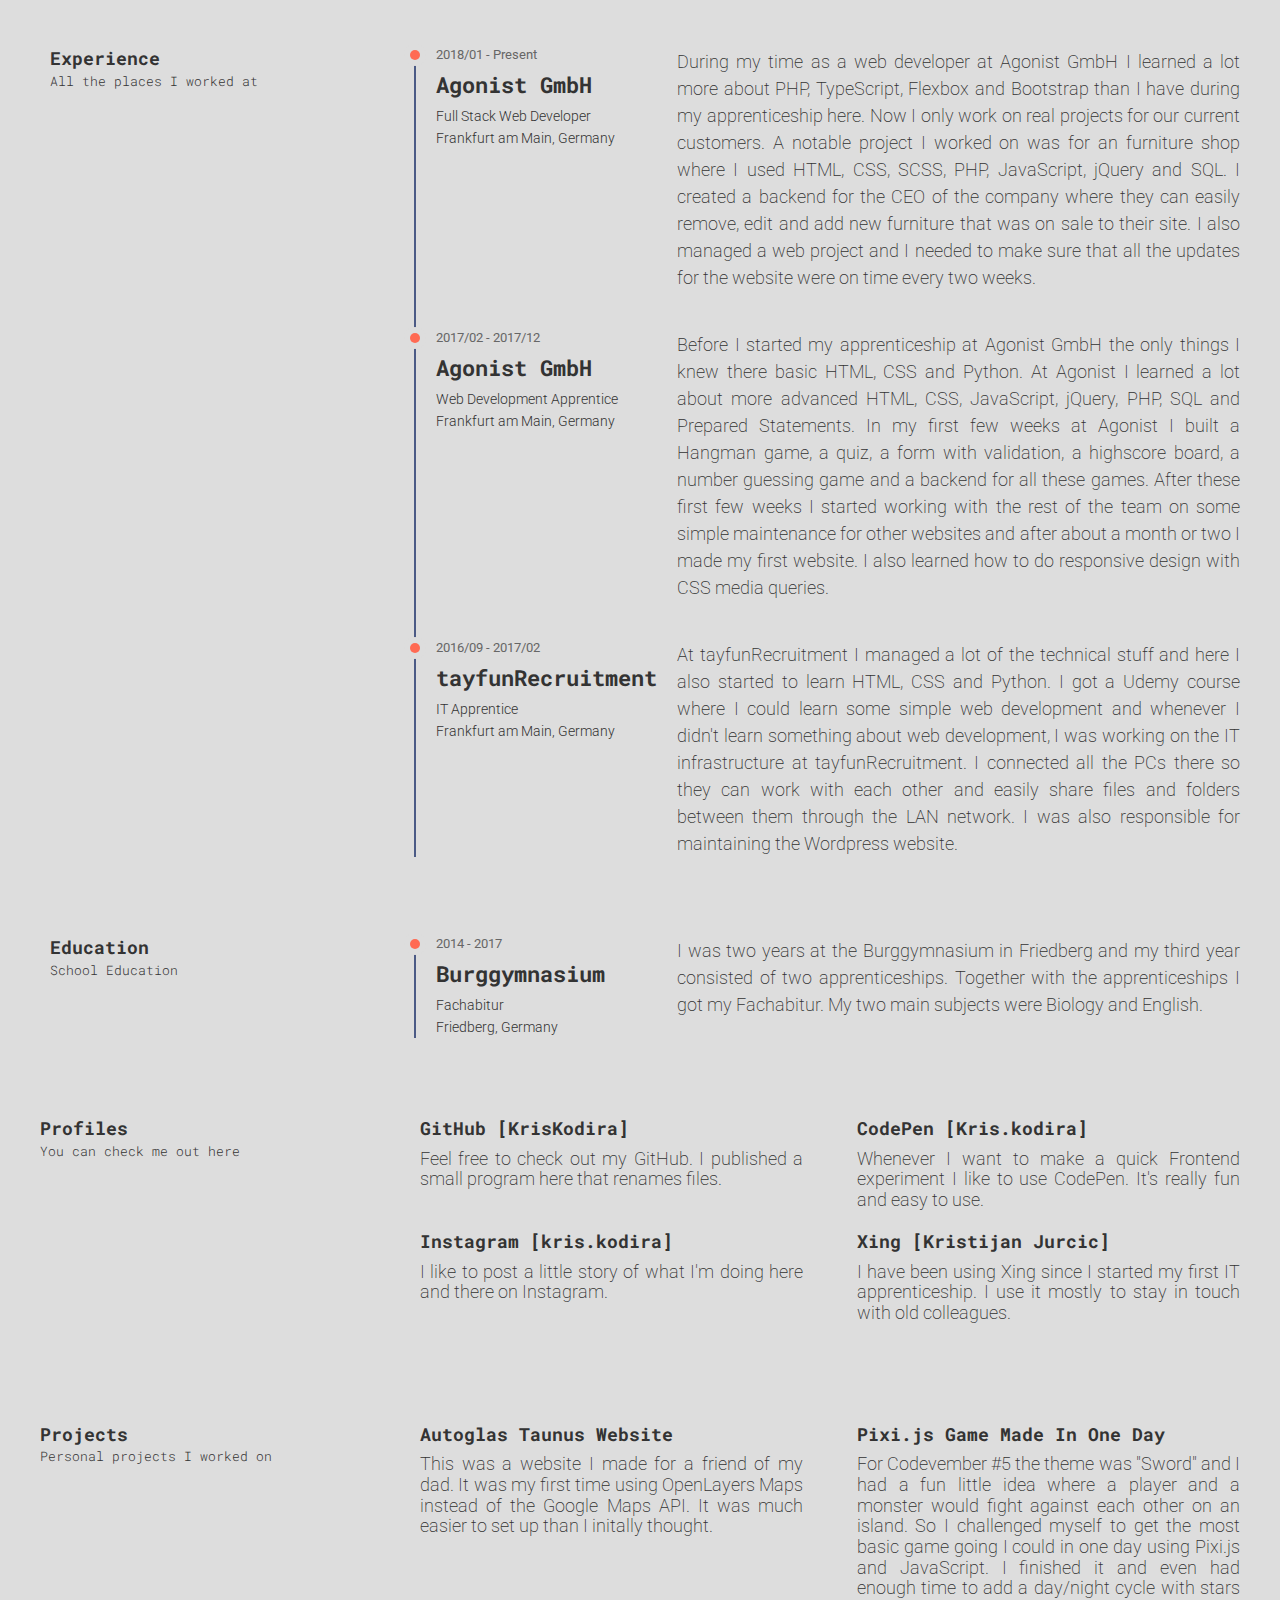
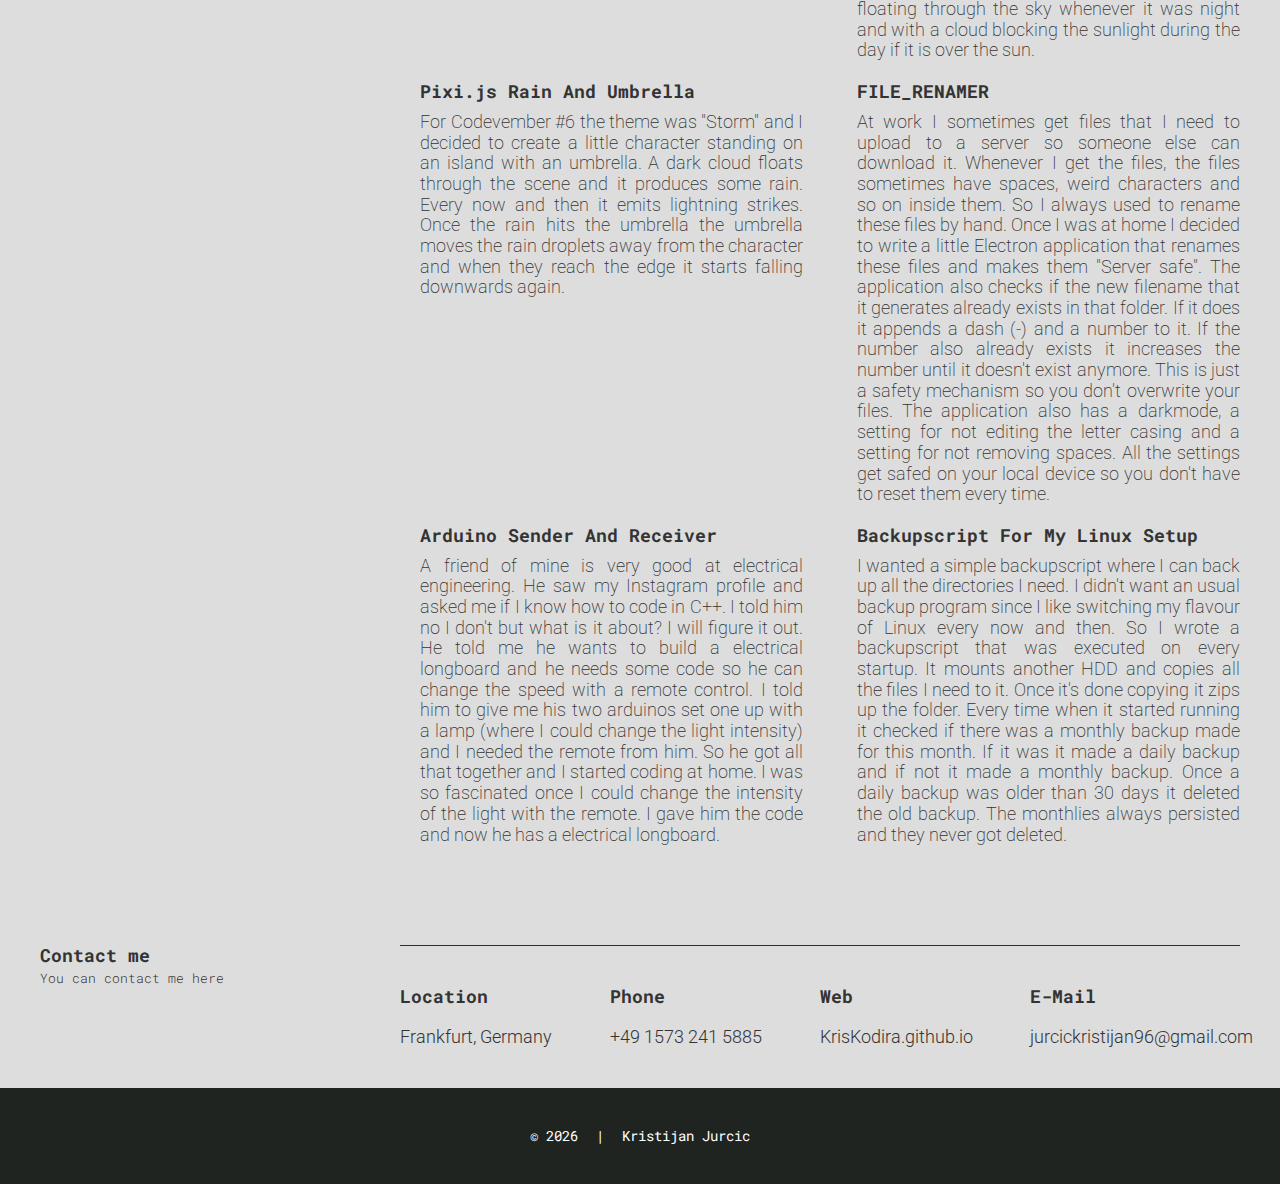
==== commit c47e7854: "update location" ====
--- a/resume/index.html
+++ b/resume/index.html
@@ -46,7 +46,7 @@
                     <div class="general_info">
                         <div class="item">
                             <span class="title">Location</span>
-                            Karben, Germany
+                            Frankfurt, Germany
                         </div>
                         <div class="item">
                             <span class="title">Phone</span>
@@ -542,7 +542,7 @@
                     <div class="general_info bottom">
                         <div class="item">
                             <span class="title">Location</span>
-                            Karben, Germany
+                            Frankfurt, Germany
                         </div>
                         <div class="item">
                             <span class="title">Phone</span>
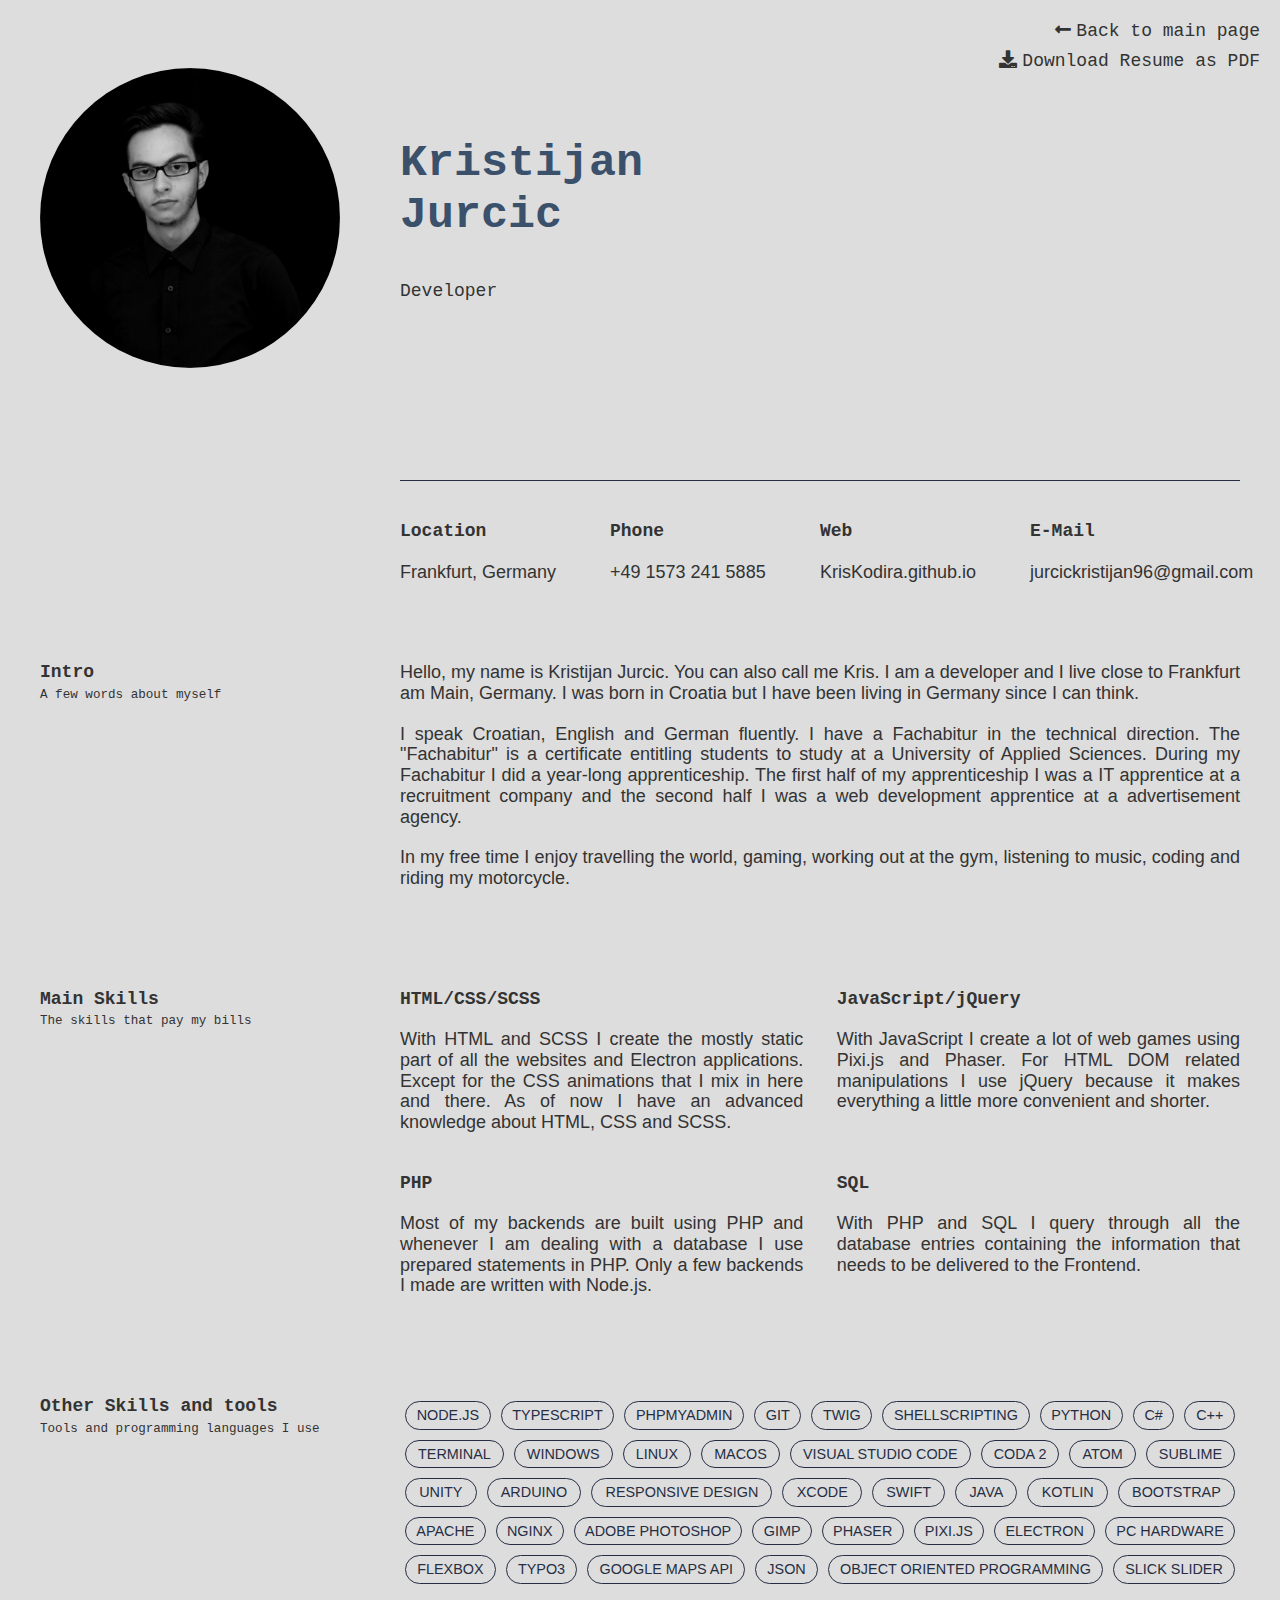
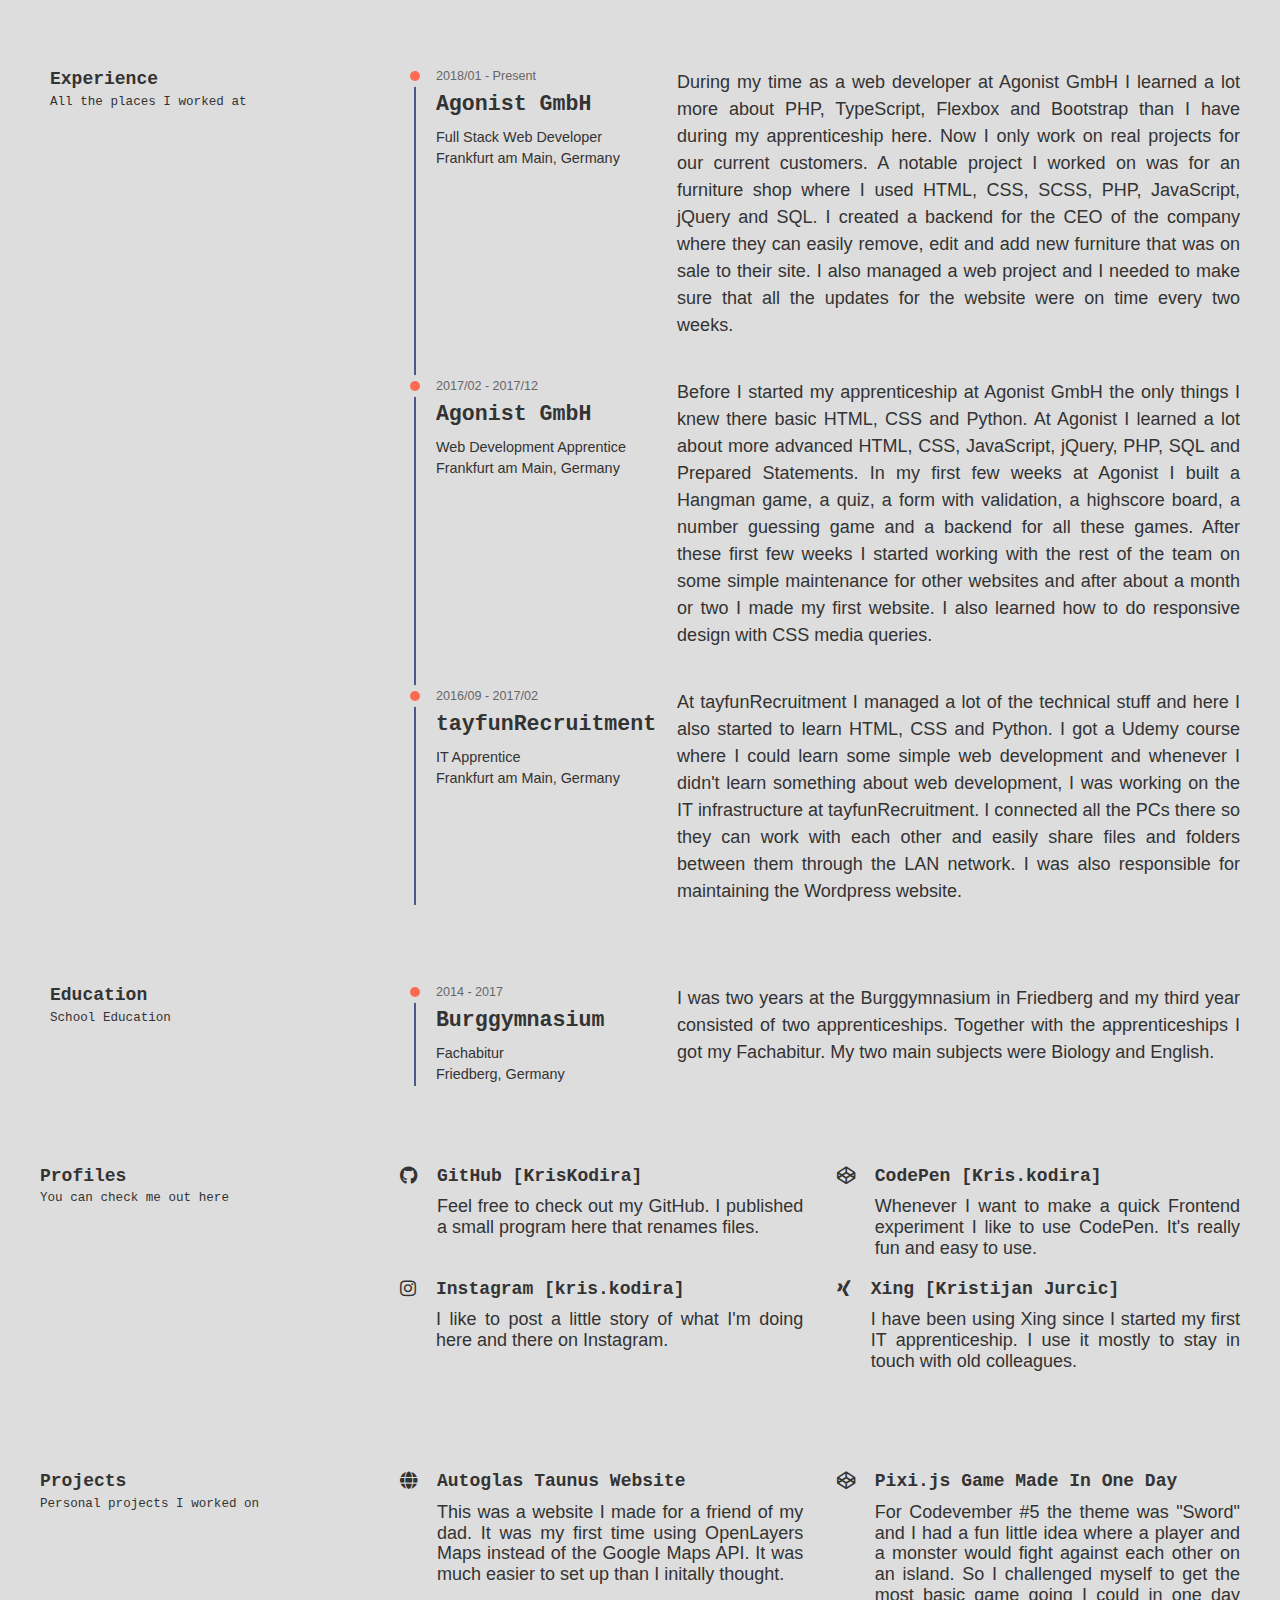
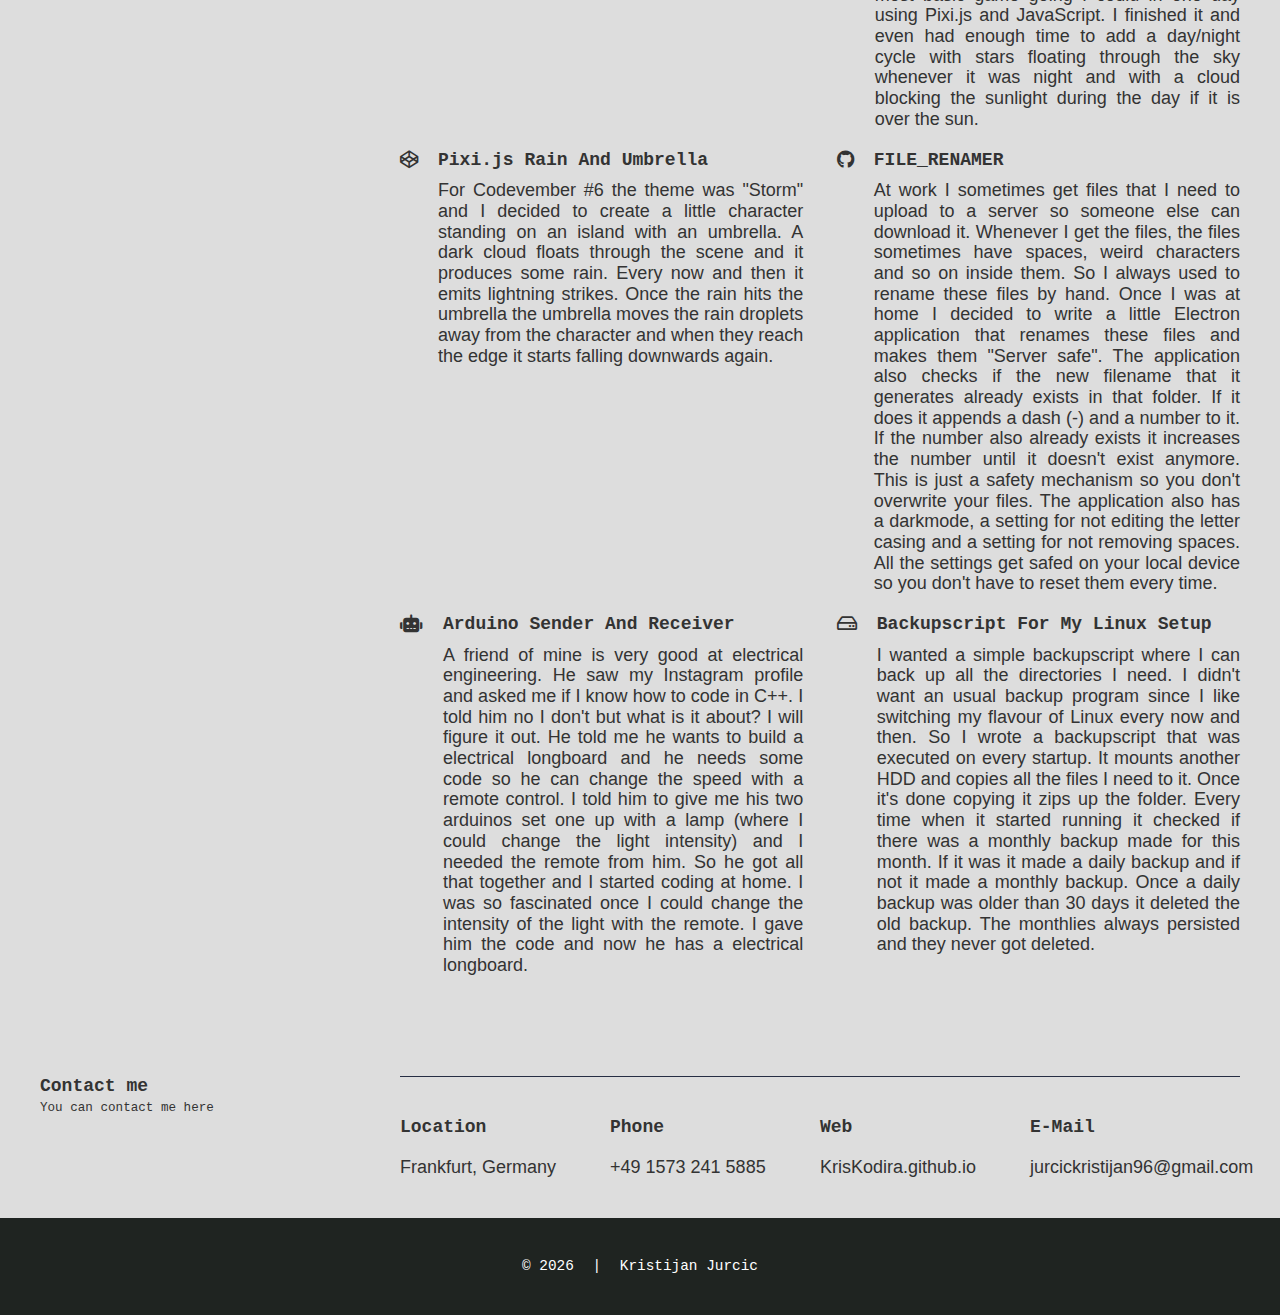
==== commit 6fd1e56b: "add local fontawesome" ====
--- a/resume/index.html
+++ b/resume/index.html
@@ -8,10 +8,7 @@
         <meta name="description" content="I am a Developer and this is my personal portfolio page. Check me out!">
         <meta name="viewport" content="width=device-width, initial-scale=1">
 
-        <link href="https://fonts.googleapis.com/css?family=Roboto+Mono:300,400,500,700" rel="stylesheet"> 
-        <link href="https://fonts.googleapis.com/css?family=Roboto:300,400,500,700" rel="stylesheet"> 
-
-        <link rel="stylesheet" href="https://use.fontawesome.com/releases/v5.6.3/css/all.css" integrity="sha384-UHRtZLI+pbxtHCWp1t77Bi1L4ZtiqrqD80Kn4Z8NTSRyMA2Fd33n5dQ8lWUE00s/" crossorigin="anonymous">
+        <link href="/css/fa/all.css" rel="stylesheet">
 
         <link href="/css/style.css" rel="stylesheet">
 
@@ -21,7 +18,7 @@
     <body class="resume">
 
         <a href="/" class="back_to_main"><i class="fas fa-long-arrow-alt-left"></i> <span class="html_title">Back to main page</span></a>
-        <a href="/downloads/kristijan_jurcic_resume.pdf" target="_blank" class="download_resume"><i class="fas fa-download"></i> <span class="html_title">Download Resume as PDF</span> </a>
+        <a href="/downloads/resume_kristijan_jurcic_01.pdf" target="_blank" class="download_resume"><i class="fas fa-download"></i> <span class="html_title">Download Resume as PDF</span> </a>
 
             
 
--- a/css/style.css
+++ b/css/style.css
@@ -303,6 +303,14 @@
 [hidden] {
   display: none; }
 
+@font-face {
+  font-family: "Roboto";
+  src: url("fonts/Roboto//css/fonts/Roboto.eot");
+  src: url("fonts/Roboto//css/fonts/Roboto.eot?#iefix") format("embedded-opentype"), url("fonts/Roboto//css/fonts/Roboto.woff") format("woff"), url("fonts/Roboto//css/fonts/Roboto.ttf") format("truetype"), url("fonts/Roboto//css/fonts/Roboto.svg#Roboto") format("svg"); }
+@font-face {
+  font-family: "Roboto Mono";
+  src: url("fonts/Roboto Mono//css/fonts/RobotoMono.eot");
+  src: url("fonts/Roboto Mono//css/fonts/RobotoMono.eot?#iefix") format("embedded-opentype"), url("fonts/Roboto Mono//css/fonts/RobotoMono.woff") format("woff"), url("fonts/Roboto Mono//css/fonts/RobotoMono.ttf") format("truetype"), url("fonts/Roboto Mono//css/fonts/RobotoMono.svg#Roboto Mono") format("svg"); }
 html, body {
   font-size: 18px;
   background-color: #262e44; }
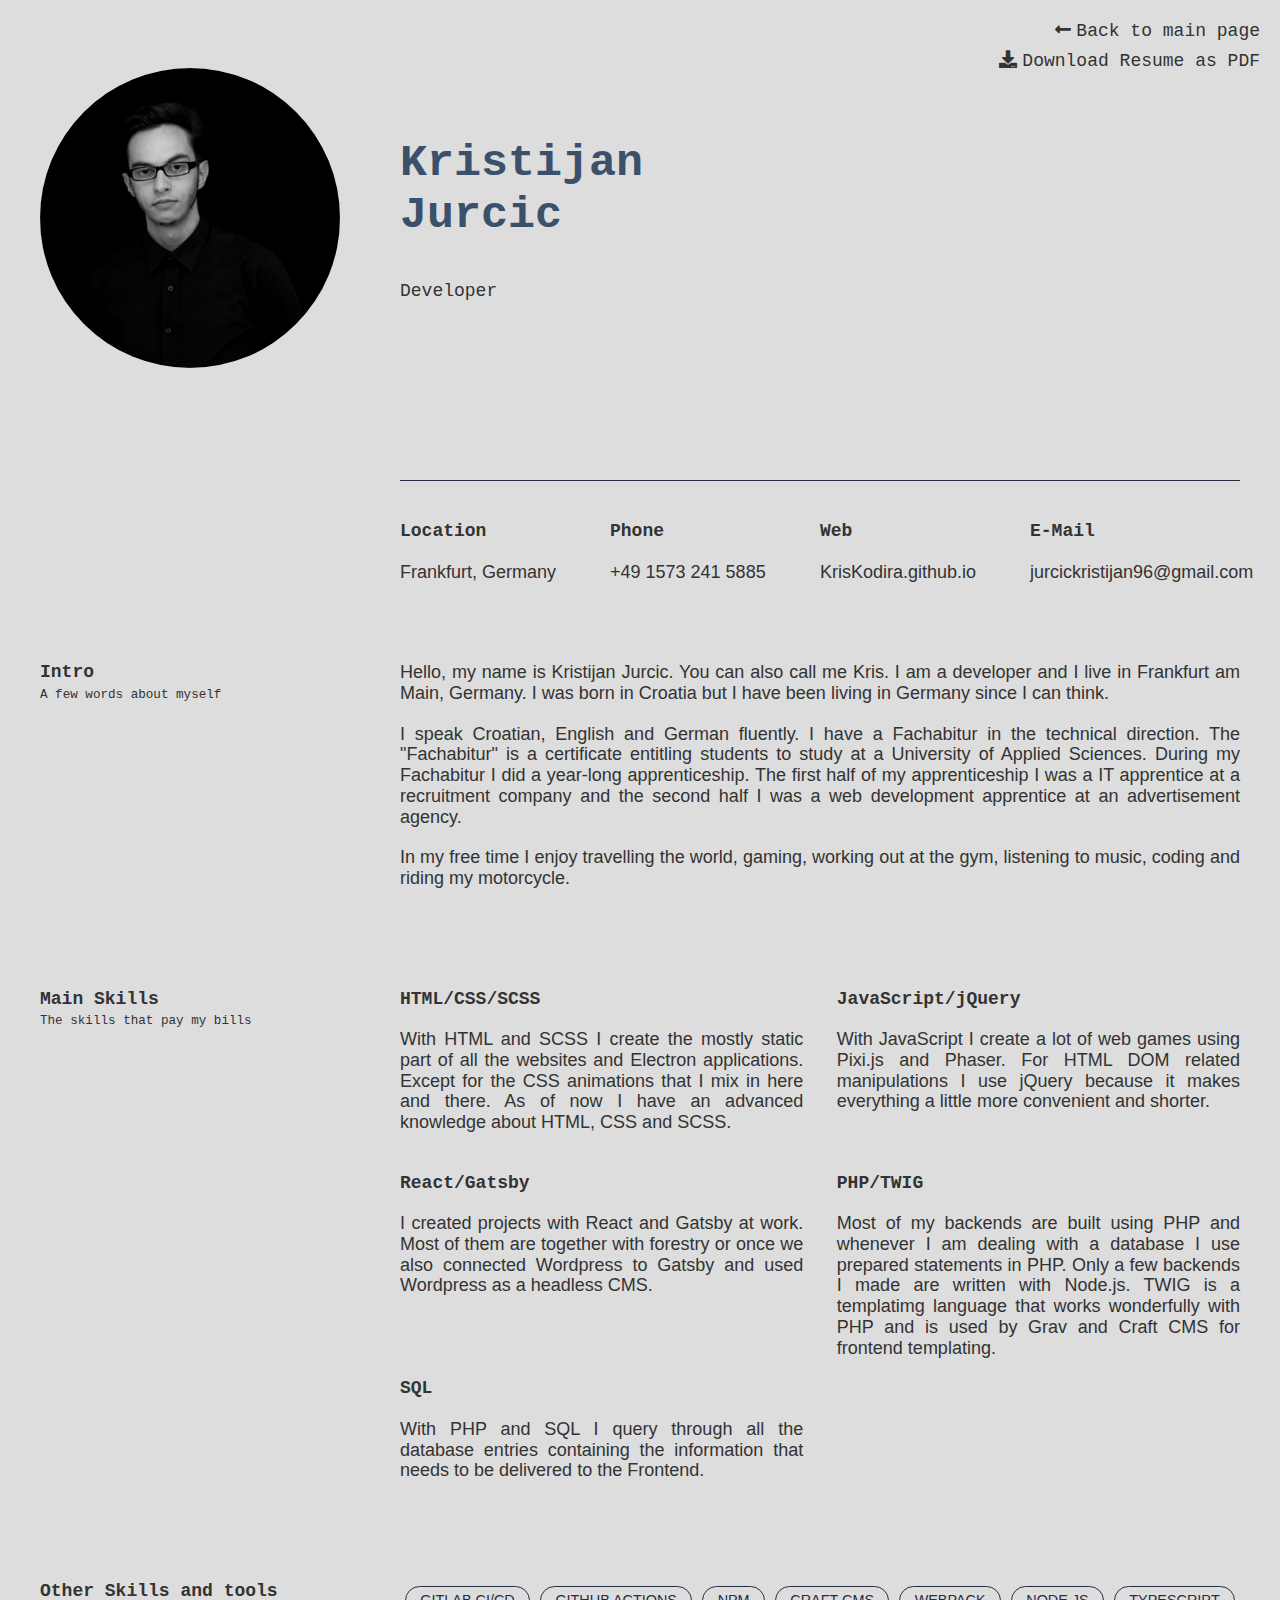
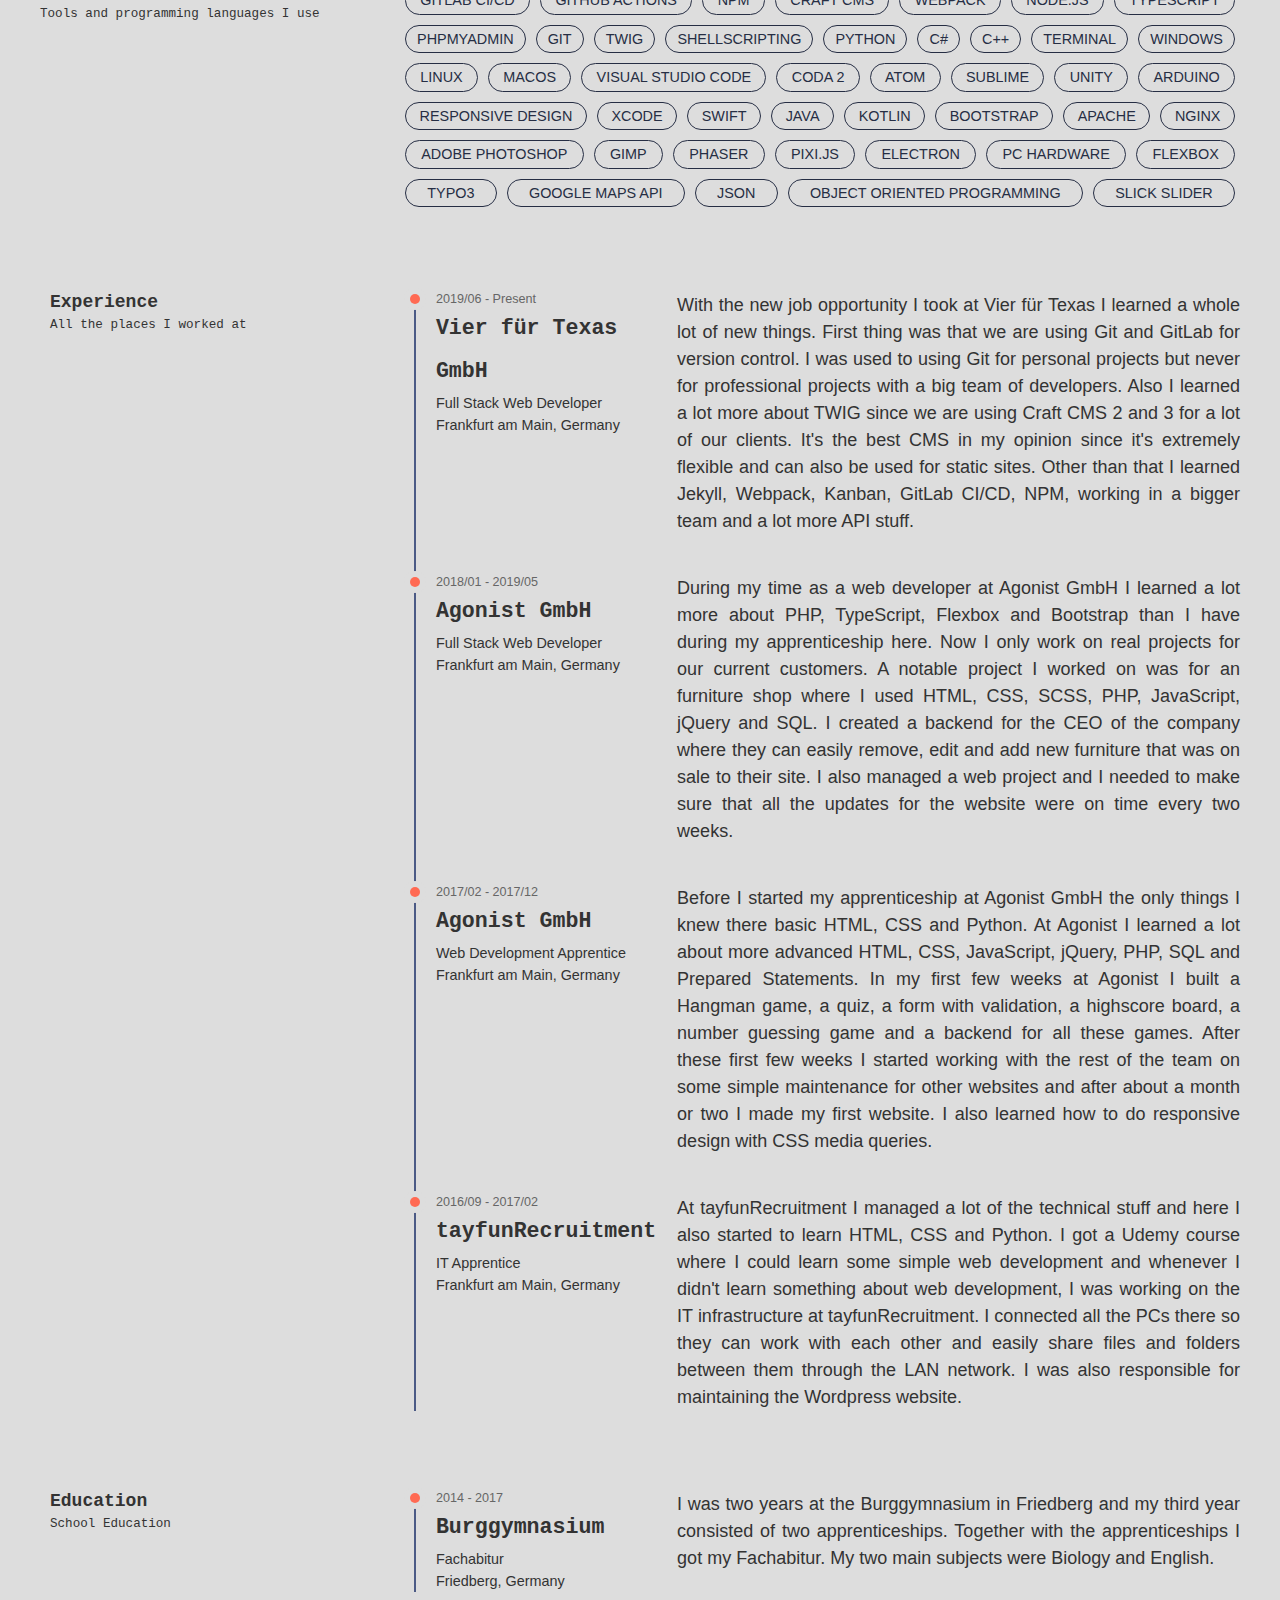
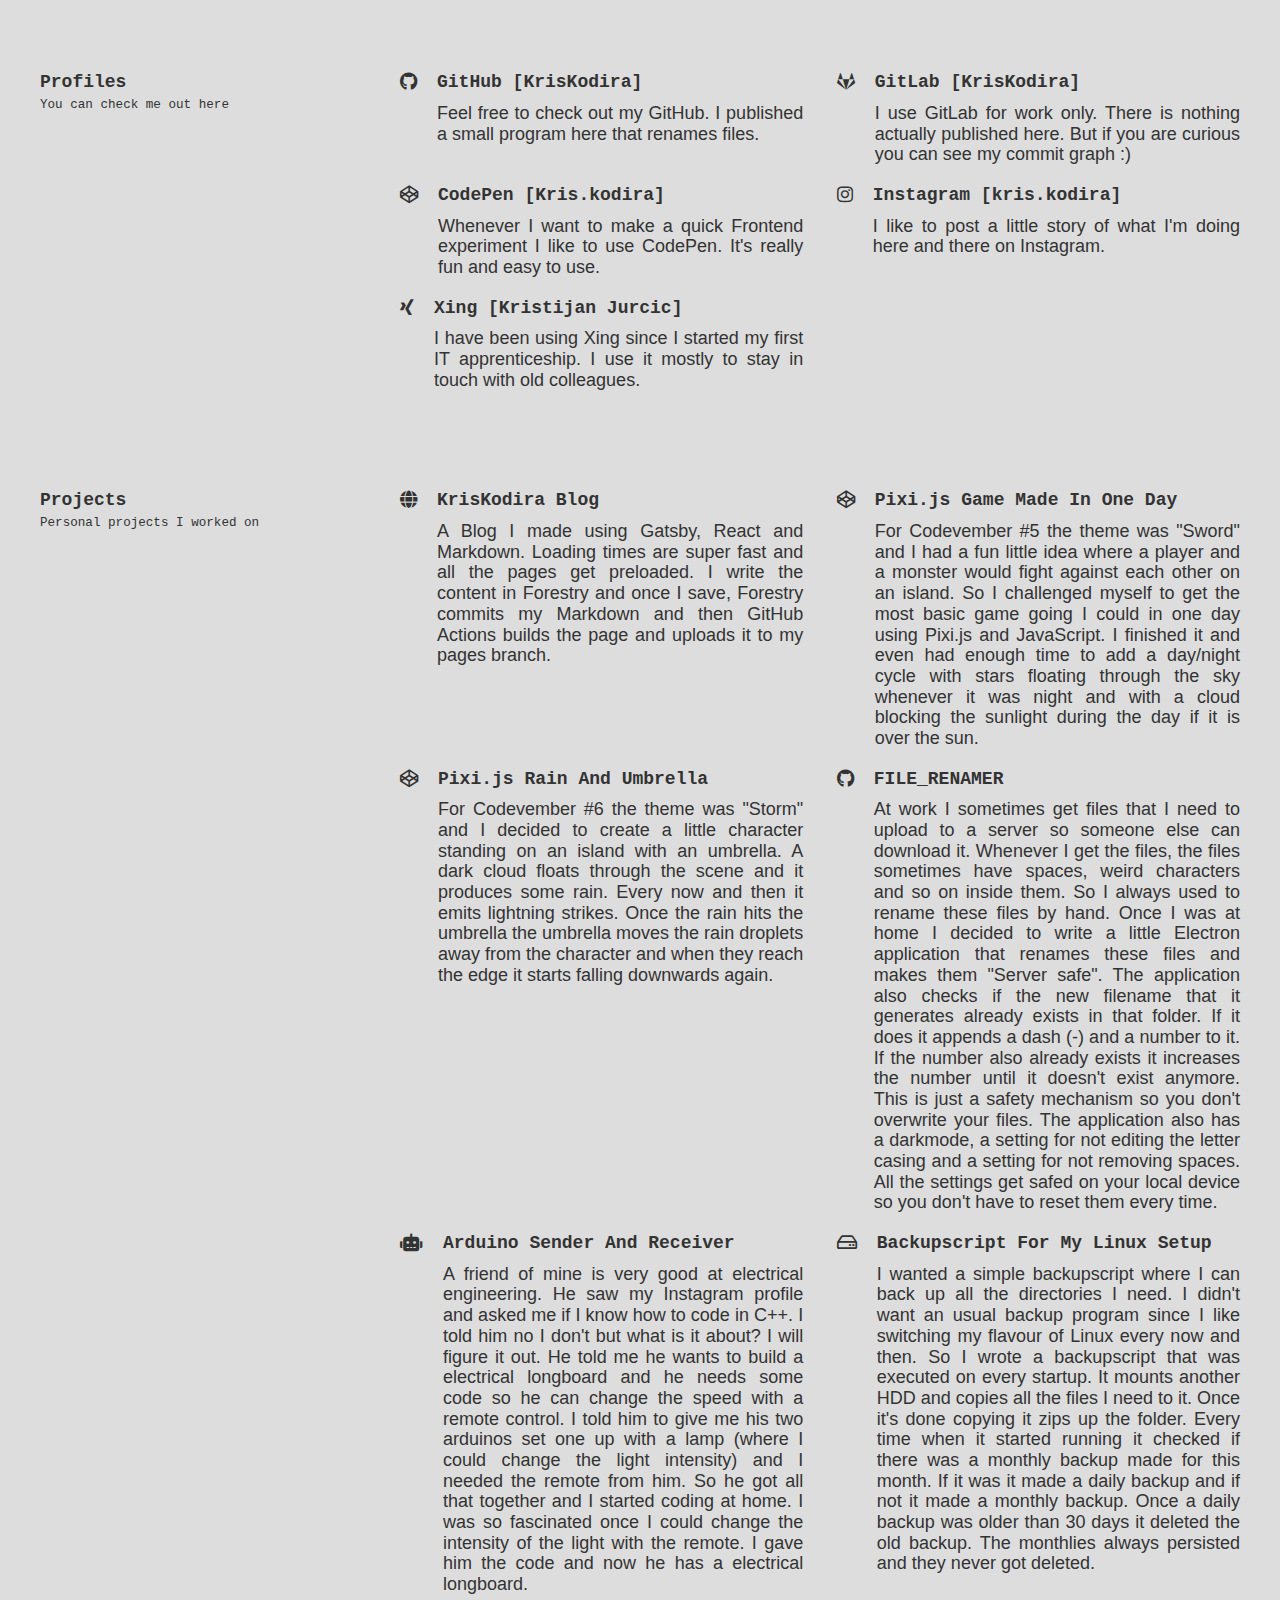
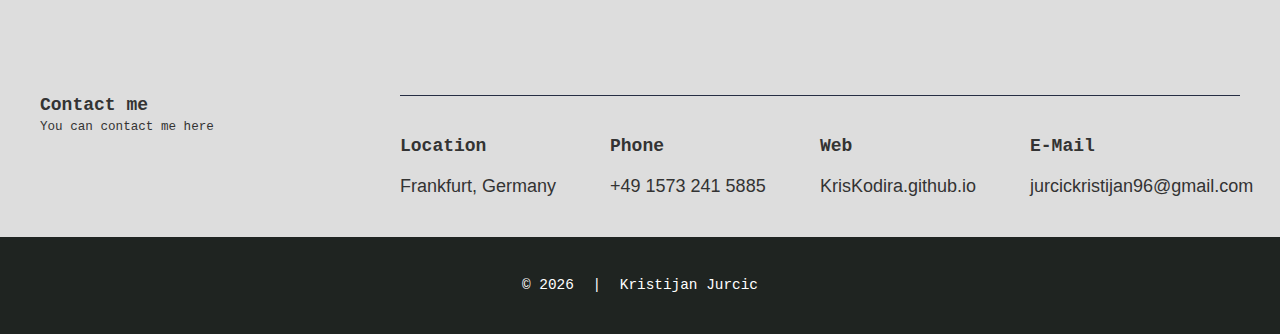
==== commit e92318aa: "update everything" ====
--- a/resume/index.html
+++ b/resume/index.html
@@ -8,7 +8,7 @@
         <meta name="description" content="I am a Developer and this is my personal portfolio page. Check me out!">
         <meta name="viewport" content="width=device-width, initial-scale=1">
 
-        <link href="/css/fa/all.css" rel="stylesheet">
+        <link href="/css/fa/all.min.css" rel="stylesheet">
 
         <link href="/css/style.css" rel="stylesheet">
 
@@ -71,7 +71,7 @@
                     <div class="intro_text">
                         <p>
                             Hello, my name is Kristijan Jurcic. You can also call me Kris. 
-                            I am a developer and I live close to Frankfurt am Main, Germany. 
+                            I am a developer and I live in Frankfurt am Main, Germany. 
                             I was born in Croatia but I have been living in Germany since I can think.
                         </p>
                         <p>
@@ -79,7 +79,7 @@
                             I have a Fachabitur in the technical direction. 
                             The "Fachabitur" is a certificate entitling students to study at a University of Applied Sciences. 
                             During my Fachabitur I did a year-long apprenticeship. 
-                            The first half of my apprenticeship I was a IT apprentice at a recruitment company and the second half I was a web development apprentice at a advertisement agency.
+                            The first half of my apprenticeship I was a IT apprentice at a recruitment company and the second half I was a web development apprentice at an advertisement agency.
                         </p>
                         <p>
                             In my free time I enjoy travelling the world, gaming, working out at the gym, listening to music, coding and riding my motorcycle.
@@ -112,9 +112,18 @@
                             </p>
                         </div>
                         <div class="item">
-                            <span class="title">PHP</span>
+                            <span class="title">React/Gatsby</span>
                             <p>
-                                Most of my backends are built using PHP and whenever I am dealing with a database I use prepared statements in PHP. Only a few backends I made are written with Node.js. 
+                                I created projects with React and Gatsby at work. Most of them are together with forestry or once we also connected Wordpress to Gatsby and
+                                used Wordpress as a headless CMS.
+                            </p>
+                        </div>
+                        <div class="item">
+                            <span class="title">PHP/TWIG</span>
+                            <p>
+                                Most of my backends are built using PHP and whenever I am dealing with a database I use prepared statements in PHP. 
+                                Only a few backends I made are written with Node.js.
+                                TWIG is a templatimg language that works wonderfully with PHP and is used by Grav and Craft CMS for frontend templating.
                             </p>
                         </div>
                         <div class="item">
@@ -135,121 +144,136 @@
                     </div>
         
                     <div class="skill_wrap">
-                        <div class="skill" data-skill-name="none">
+                        <div class="skill" data-skill-name="gitlabcicd">
+                            GitLab CI/CD
+                        </div>
+                        <div class="skill" data-skill-name="githubactions">
+                            GitHub Actions
+                        </div>
+                        <div class="skill" data-skill-name="npm">
+                            NPM
+                        </div>
+                        <div class="skill" data-skill-name="craftcms">
+                            Craft CMS
+                        </div>
+                        <div class="skill" data-skill-name="webpack">
+                            Webpack
+                        </div>
+                        <div class="skill" data-skill-name="nodejs">
                             Node.js
                         </div>
-                        <div class="skill" data-skill-name="none">
+                        <div class="skill" data-skill-name="typescript">
                             TypeScript
                         </div>
-                        <div class="skill" data-skill-name="none">
+                        <div class="skill" data-skill-name="phpmyadmin">
                             PhpMyAdmin
                         </div>
-                        <div class="skill" data-skill-name="none">
+                        <div class="skill" data-skill-name="git">
                             git
                         </div>
-                        <div class="skill" data-skill-name="none">
+                        <div class="skill" data-skill-name="twig">
                             TWIG
                         </div>
-                        <div class="skill" data-skill-name="none">
+                        <div class="skill" data-skill-name="shellscripting">
                             Shellscripting
                         </div>
-                        <div class="skill" data-skill-name="none">
+                        <div class="skill" data-skill-name="python">
                             Python
                         </div>
-                        <div class="skill" data-skill-name="none">
+                        <div class="skill" data-skill-name="csharp">
                             C#
                         </div>
-                        <div class="skill" data-skill-name="none">
+                        <div class="skill" data-skill-name="cplusplus">
                             C++
                         </div>
-                        <div class="skill" data-skill-name="none">
+                        <div class="skill" data-skill-name="terminal">
                             Terminal
                         </div>
-                        <div class="skill" data-skill-name="none">
+                        <div class="skill" data-skill-name="windows">
                             Windows
                         </div>
-                        <div class="skill" data-skill-name="none">
+                        <div class="skill" data-skill-name="linux">
                             Linux
                         </div>
-                        <div class="skill" data-skill-name="none">
+                        <div class="skill" data-skill-name="macos">
                             MacOS
                         </div>
-                        <div class="skill" data-skill-name="none">
+                        <div class="skill" data-skill-name="visualstudiocode">
                             Visual Studio Code
                         </div>
-                        <div class="skill" data-skill-name="none">
+                        <div class="skill" data-skill-name="coda2">
                             Coda 2
                         </div>
-                        <div class="skill" data-skill-name="none">
+                        <div class="skill" data-skill-name="atom">
                             Atom
                         </div>
-                        <div class="skill" data-skill-name="none">
+                        <div class="skill" data-skill-name="sublime">
                             Sublime
                         </div>
-                        <div class="skill" data-skill-name="none">
+                        <div class="skill" data-skill-name="unity">
                             Unity
                         </div>
-                        <div class="skill" data-skill-name="none">
+                        <div class="skill" data-skill-name="arduino">
                             Arduino
                         </div>
-                        <div class="skill" data-skill-name="none">
+                        <div class="skill" data-skill-name="responsivedesign">
                             Responsive Design
                         </div>
-                        <div class="skill" data-skill-name="none">
-                            xCode
-                        </div>
-                        <div class="skill" data-skill-name="none">
+                        <div class="skill" data-skill-name="xcode">
+                            Xcode
+                        </div>
+                        <div class="skill" data-skill-name="swift">
                             Swift
                         </div>
-                        <div class="skill" data-skill-name="none">
+                        <div class="skill" data-skill-name="java">
                             Java
                         </div>
-                        <div class="skill" data-skill-name="none">
+                        <div class="skill" data-skill-name="kotlin">
                             Kotlin
                         </div>
-                        <div class="skill" data-skill-name="none">
+                        <div class="skill" data-skill-name="bootstrap">
                             Bootstrap
                         </div>
-                        <div class="skill" data-skill-name="none">
+                        <div class="skill" data-skill-name="apache">
                             Apache
                         </div>
-                        <div class="skill" data-skill-name="none">
+                        <div class="skill" data-skill-name="nginx">
                             NGINX
                         </div>
-                        <div class="skill" data-skill-name="none">
+                        <div class="skill" data-skill-name="adobephotoshop">
                             Adobe Photoshop
                         </div>
-                        <div class="skill" data-skill-name="none">
+                        <div class="skill" data-skill-name="gimp">
                             GIMP
                         </div>
-                        <div class="skill" data-skill-name="none">
+                        <div class="skill" data-skill-name="phaser">
                             Phaser
                         </div>
-                        <div class="skill" data-skill-name="none">
+                        <div class="skill" data-skill-name="pixijs">
                             Pixi.js
                         </div>
-                        <div class="skill" data-skill-name="none">
+                        <div class="skill" data-skill-name="electron">
                             Electron
                         </div>
-                        <div class="skill" data-skill-name="none">
+                        <div class="skill" data-skill-name="pchardware">
                             PC Hardware
                         </div>
-                        <div class="skill" data-skill-name="none">
+                        <div class="skill" data-skill-name="flexbox">
                             Flexbox
                         </div>
-                        <div class="skill" data-skill-name="none">
+                        <div class="skill" data-skill-name="typo3">
                             Typo3
                         </div>
-                        <div class="skill" data-skill-name="none">
+                        <div class="skill" data-skill-name="googlemapsapi">
                             Google Maps API
                         </div>
-                        <div class="skill" data-skill-name="none">
+                        <div class="skill" data-skill-name="json">
                             JSON
                         </div>
-                        <div class="skill" data-skill-name="none">
+                        <div class="skill" data-skill-name="objectorientedprogramming">
                             Object oriented programming
                         </div>
-                        <div class="skill" data-skill-name="none">
+                        <div class="skill" data-skill-name="slickslider">
                             Slick Slider
                         </div>
                     </div>
@@ -268,7 +292,27 @@
                             <div class="timeline_dot"></div>
                             <div class="inner">
                                 <div class="experience_info">
-                                    <span class="year">2018/01 - Present</span>
+                                    <span class="year">2019/06 - Present</span>
+                                    <span class="job_company">Vier für Texas GmbH</span>
+                                    <span class="job_title">Full Stack Web Developer</span>
+                                    <span class="job_location">Frankfurt am Main, Germany</span>
+                                </div>
+                                <div class="experience_description">
+                                    <p>
+                                        With the new job opportunity I took at Vier für Texas I learned a whole lot of new things.
+                                        First thing was that we are using Git and GitLab for version control.
+                                        I was used to using Git for personal projects but never for professional projects with a big team of developers.
+                                        Also I learned a lot more about TWIG since we are using Craft CMS 2 and 3 for a lot of our clients. It's the best CMS in my opinion since it's extremely flexible
+                                        and can also be used for static sites. Other than that I learned Jekyll, Webpack, Kanban, GitLab CI/CD, NPM, working in a bigger team and a lot more API stuff.
+                                    </p>
+                                </div>
+                            </div>
+                        </div>
+                        <div class="experience_wrap">
+                            <div class="timeline_dot"></div>
+                            <div class="inner">
+                                <div class="experience_info">
+                                    <span class="year">2018/01 - 2019/05</span>
                                     <span class="job_company">Agonist GmbH</span>
                                     <span class="job_title">Full Stack Web Developer</span>
                                     <span class="job_location">Frankfurt am Main, Germany</span>
@@ -379,6 +423,18 @@
                         </div>
                         <div class="item">
                             <div class="icon">
+                                <i class="fab fa-gitlab"></i>
+                            </div>
+                            <div class="name_and_description">
+                                <a href="https://gitlab.com/KrisKodira" target="_blank"><span>GitLab [KrisKodira]</span></a>
+                                <p>
+                                    I use GitLab for work only. There is nothing actually published here.
+                                    But if you are curious you can see my commit graph :)
+                                </p>
+                            </div>
+                        </div>
+                        <div class="item">
+                            <div class="icon">
                                 <i class="fab fa-codepen"></i>
                             </div>
                             <div class="name_and_description">
@@ -429,11 +485,10 @@
                                 <i class="fas fa-globe"></i>
                             </div>
                             <div class="name_and_description">
-                                <a href="https://autoglastaunus.de/" target="_blank"><span>Autoglas Taunus Website</span></a>
-                                <p>
-                                    This was a website I made for a friend of my dad. 
-                                    It was my first time using OpenLayers Maps instead of the Google Maps API.
-                                    It was much easier to set up than I initally thought.
+                                <a href="https://kriskodira.github.io/kriskodirablog" target="_blank"><span>KrisKodira Blog</span></a>
+                                <p>
+                                    A Blog I made using Gatsby, React and Markdown. Loading times are super fast and all the pages get preloaded.
+                                    I write the content in Forestry and once I save, Forestry commits my Markdown and then GitHub Actions builds the page and uploads it to my pages branch.
                                 </p>
                             </div>
                         </div>
--- a/css/fa/all.min.css
+++ b/css/fa/all.min.css
@@ -0,0 +1,5 @@
+/*!
+ * Font Awesome Free 5.11.2 by @fontawesome - https://fontawesome.com
+ * License - https://fontawesome.com/license/free (Icons: CC BY 4.0, Fonts: SIL OFL 1.1, Code: MIT License)
+ */
+.fa,.fab,.fad,.fal,.far,.fas{-moz-osx-font-smoothing:grayscale;-webkit-font-smoothing:antialiased;display:inline-block;font-style:normal;font-variant:normal;text-rendering:auto;line-height:1}.fa-lg{font-size:1.33333em;line-height:.75em;vertical-align:-.0667em}.fa-xs{font-size:.75em}.fa-sm{font-size:.875em}.fa-1x{font-size:1em}.fa-2x{font-size:2em}.fa-3x{font-size:3em}.fa-4x{font-size:4em}.fa-5x{font-size:5em}.fa-6x{font-size:6em}.fa-7x{font-size:7em}.fa-8x{font-size:8em}.fa-9x{font-size:9em}.fa-10x{font-size:10em}.fa-fw{text-align:center;width:1.25em}.fa-ul{list-style-type:none;margin-left:2.5em;padding-left:0}.fa-ul>li{position:relative}.fa-li{left:-2em;position:absolute;text-align:center;width:2em;line-height:inherit}.fa-border{border:.08em solid #eee;border-radius:.1em;padding:.2em .25em .15em}.fa-pull-left{float:left}.fa-pull-right{float:right}.fa.fa-pull-left,.fab.fa-pull-left,.fal.fa-pull-left,.far.fa-pull-left,.fas.fa-pull-left{margin-right:.3em}.fa.fa-pull-right,.fab.fa-pull-right,.fal.fa-pull-right,.far.fa-pull-right,.fas.fa-pull-right{margin-left:.3em}.fa-spin{-webkit-animation:fa-spin 2s linear infinite;animation:fa-spin 2s linear infinite}.fa-pulse{-webkit-animation:fa-spin 1s steps(8) infinite;animation:fa-spin 1s steps(8) infinite}@-webkit-keyframes fa-spin{0%{-webkit-transform:rotate(0deg);transform:rotate(0deg)}to{-webkit-transform:rotate(1turn);transform:rotate(1turn)}}@keyframes fa-spin{0%{-webkit-transform:rotate(0deg);transform:rotate(0deg)}to{-webkit-transform:rotate(1turn);transform:rotate(1turn)}}.fa-rotate-90{-ms-filter:"progid:DXImageTransform.Microsoft.BasicImage(rotation=1)";-webkit-transform:rotate(90deg);transform:rotate(90deg)}.fa-rotate-180{-ms-filter:"progid:DXImageTransform.Microsoft.BasicImage(rotation=2)";-webkit-transform:rotate(180deg);transform:rotate(180deg)}.fa-rotate-270{-ms-filter:"progid:DXImageTransform.Microsoft.BasicImage(rotation=3)";-webkit-transform:rotate(270deg);transform:rotate(270deg)}.fa-flip-horizontal{-ms-filter:"progid:DXImageTransform.Microsoft.BasicImage(rotation=0, mirror=1)";-webkit-transform:scaleX(-1);transform:scaleX(-1)}.fa-flip-vertical{-webkit-transform:scaleY(-1);transform:scaleY(-1)}.fa-flip-both,.fa-flip-horizontal.fa-flip-vertical,.fa-flip-vertical{-ms-filter:"progid:DXImageTransform.Microsoft.BasicImage(rotation=2, mirror=1)"}.fa-flip-both,.fa-flip-horizontal.fa-flip-vertical{-webkit-transform:scale(-1);transform:scale(-1)}:root .fa-flip-both,:root .fa-flip-horizontal,:root .fa-flip-vertical,:root .fa-rotate-90,:root .fa-rotate-180,:root .fa-rotate-270{-webkit-filter:none;filter:none}.fa-stack{display:inline-block;height:2em;line-height:2em;position:relative;vertical-align:middle;width:2.5em}.fa-stack-1x,.fa-stack-2x{left:0;position:absolute;text-align:center;width:100%}.fa-stack-1x{line-height:inherit}.fa-stack-2x{font-size:2em}.fa-inverse{color:#fff}.fa-500px:before{content:"\f26e"}.fa-accessible-icon:before{content:"\f368"}.fa-accusoft:before{content:"\f369"}.fa-acquisitions-incorporated:before{content:"\f6af"}.fa-ad:before{content:"\f641"}.fa-address-book:before{content:"\f2b9"}.fa-address-card:before{content:"\f2bb"}.fa-adjust:before{content:"\f042"}.fa-adn:before{content:"\f170"}.fa-adobe:before{content:"\f778"}.fa-adversal:before{content:"\f36a"}.fa-affiliatetheme:before{content:"\f36b"}.fa-air-freshener:before{content:"\f5d0"}.fa-airbnb:before{content:"\f834"}.fa-algolia:before{content:"\f36c"}.fa-align-center:before{content:"\f037"}.fa-align-justify:before{content:"\f039"}.fa-align-left:before{content:"\f036"}.fa-align-right:before{content:"\f038"}.fa-alipay:before{content:"\f642"}.fa-allergies:before{content:"\f461"}.fa-amazon:before{content:"\f270"}.fa-amazon-pay:before{content:"\f42c"}.fa-ambulance:before{content:"\f0f9"}.fa-american-sign-language-interpreting:before{content:"\f2a3"}.fa-amilia:before{content:"\f36d"}.fa-anchor:before{content:"\f13d"}.fa-android:before{content:"\f17b"}.fa-angellist:before{content:"\f209"}.fa-angle-double-down:before{content:"\f103"}.fa-angle-double-left:before{content:"\f100"}.fa-angle-double-right:before{content:"\f101"}.fa-angle-double-up:before{content:"\f102"}.fa-angle-down:before{content:"\f107"}.fa-angle-left:before{content:"\f104"}.fa-angle-right:before{content:"\f105"}.fa-angle-up:before{content:"\f106"}.fa-angry:before{content:"\f556"}.fa-angrycreative:before{content:"\f36e"}.fa-angular:before{content:"\f420"}.fa-ankh:before{content:"\f644"}.fa-app-store:before{content:"\f36f"}.fa-app-store-ios:before{content:"\f370"}.fa-apper:before{content:"\f371"}.fa-apple:before{content:"\f179"}.fa-apple-alt:before{content:"\f5d1"}.fa-apple-pay:before{content:"\f415"}.fa-archive:before{content:"\f187"}.fa-archway:before{content:"\f557"}.fa-arrow-alt-circle-down:before{content:"\f358"}.fa-arrow-alt-circle-left:before{content:"\f359"}.fa-arrow-alt-circle-right:before{content:"\f35a"}.fa-arrow-alt-circle-up:before{content:"\f35b"}.fa-arrow-circle-down:before{content:"\f0ab"}.fa-arrow-circle-left:before{content:"\f0a8"}.fa-arrow-circle-right:before{content:"\f0a9"}.fa-arrow-circle-up:before{content:"\f0aa"}.fa-arrow-down:before{content:"\f063"}.fa-arrow-left:before{content:"\f060"}.fa-arrow-right:before{content:"\f061"}.fa-arrow-up:before{content:"\f062"}.fa-arrows-alt:before{content:"\f0b2"}.fa-arrows-alt-h:before{content:"\f337"}.fa-arrows-alt-v:before{content:"\f338"}.fa-artstation:before{content:"\f77a"}.fa-assistive-listening-systems:before{content:"\f2a2"}.fa-asterisk:before{content:"\f069"}.fa-asymmetrik:before{content:"\f372"}.fa-at:before{content:"\f1fa"}.fa-atlas:before{content:"\f558"}.fa-atlassian:before{content:"\f77b"}.fa-atom:before{content:"\f5d2"}.fa-audible:before{content:"\f373"}.fa-audio-description:before{content:"\f29e"}.fa-autoprefixer:before{content:"\f41c"}.fa-avianex:before{content:"\f374"}.fa-aviato:before{content:"\f421"}.fa-award:before{content:"\f559"}.fa-aws:before{content:"\f375"}.fa-baby:before{content:"\f77c"}.fa-baby-carriage:before{content:"\f77d"}.fa-backspace:before{content:"\f55a"}.fa-backward:before{content:"\f04a"}.fa-bacon:before{content:"\f7e5"}.fa-balance-scale:before{content:"\f24e"}.fa-balance-scale-left:before{content:"\f515"}.fa-balance-scale-right:before{content:"\f516"}.fa-ban:before{content:"\f05e"}.fa-band-aid:before{content:"\f462"}.fa-bandcamp:before{content:"\f2d5"}.fa-barcode:before{content:"\f02a"}.fa-bars:before{content:"\f0c9"}.fa-baseball-ball:before{content:"\f433"}.fa-basketball-ball:before{content:"\f434"}.fa-bath:before{content:"\f2cd"}.fa-battery-empty:before{content:"\f244"}.fa-battery-full:before{content:"\f240"}.fa-battery-half:before{content:"\f242"}.fa-battery-quarter:before{content:"\f243"}.fa-battery-three-quarters:before{content:"\f241"}.fa-battle-net:before{content:"\f835"}.fa-bed:before{content:"\f236"}.fa-beer:before{content:"\f0fc"}.fa-behance:before{content:"\f1b4"}.fa-behance-square:before{content:"\f1b5"}.fa-bell:before{content:"\f0f3"}.fa-bell-slash:before{content:"\f1f6"}.fa-bezier-curve:before{content:"\f55b"}.fa-bible:before{content:"\f647"}.fa-bicycle:before{content:"\f206"}.fa-biking:before{content:"\f84a"}.fa-bimobject:before{content:"\f378"}.fa-binoculars:before{content:"\f1e5"}.fa-biohazard:before{content:"\f780"}.fa-birthday-cake:before{content:"\f1fd"}.fa-bitbucket:before{content:"\f171"}.fa-bitcoin:before{content:"\f379"}.fa-bity:before{content:"\f37a"}.fa-black-tie:before{content:"\f27e"}.fa-blackberry:before{content:"\f37b"}.fa-blender:before{content:"\f517"}.fa-blender-phone:before{content:"\f6b6"}.fa-blind:before{content:"\f29d"}.fa-blog:before{content:"\f781"}.fa-blogger:before{content:"\f37c"}.fa-blogger-b:before{content:"\f37d"}.fa-bluetooth:before{content:"\f293"}.fa-bluetooth-b:before{content:"\f294"}.fa-bold:before{content:"\f032"}.fa-bolt:before{content:"\f0e7"}.fa-bomb:before{content:"\f1e2"}.fa-bone:before{content:"\f5d7"}.fa-bong:before{content:"\f55c"}.fa-book:before{content:"\f02d"}.fa-book-dead:before{content:"\f6b7"}.fa-book-medical:before{content:"\f7e6"}.fa-book-open:before{content:"\f518"}.fa-book-reader:before{content:"\f5da"}.fa-bookmark:before{content:"\f02e"}.fa-bootstrap:before{content:"\f836"}.fa-border-all:before{content:"\f84c"}.fa-border-none:before{content:"\f850"}.fa-border-style:before{content:"\f853"}.fa-bowling-ball:before{content:"\f436"}.fa-box:before{content:"\f466"}.fa-box-open:before{content:"\f49e"}.fa-boxes:before{content:"\f468"}.fa-braille:before{content:"\f2a1"}.fa-brain:before{content:"\f5dc"}.fa-bread-slice:before{content:"\f7ec"}.fa-briefcase:before{content:"\f0b1"}.fa-briefcase-medical:before{content:"\f469"}.fa-broadcast-tower:before{content:"\f519"}.fa-broom:before{content:"\f51a"}.fa-brush:before{content:"\f55d"}.fa-btc:before{content:"\f15a"}.fa-buffer:before{content:"\f837"}.fa-bug:before{content:"\f188"}.fa-building:before{content:"\f1ad"}.fa-bullhorn:before{content:"\f0a1"}.fa-bullseye:before{content:"\f140"}.fa-burn:before{content:"\f46a"}.fa-buromobelexperte:before{content:"\f37f"}.fa-bus:before{content:"\f207"}.fa-bus-alt:before{content:"\f55e"}.fa-business-time:before{content:"\f64a"}.fa-buy-n-large:before{content:"\f8a6"}.fa-buysellads:before{content:"\f20d"}.fa-calculator:before{content:"\f1ec"}.fa-calendar:before{content:"\f133"}.fa-calendar-alt:before{content:"\f073"}.fa-calendar-check:before{content:"\f274"}.fa-calendar-day:before{content:"\f783"}.fa-calendar-minus:before{content:"\f272"}.fa-calendar-plus:before{content:"\f271"}.fa-calendar-times:before{content:"\f273"}.fa-calendar-week:before{content:"\f784"}.fa-camera:before{content:"\f030"}.fa-camera-retro:before{content:"\f083"}.fa-campground:before{content:"\f6bb"}.fa-canadian-maple-leaf:before{content:"\f785"}.fa-candy-cane:before{content:"\f786"}.fa-cannabis:before{content:"\f55f"}.fa-capsules:before{content:"\f46b"}.fa-car:before{content:"\f1b9"}.fa-car-alt:before{content:"\f5de"}.fa-car-battery:before{content:"\f5df"}.fa-car-crash:before{content:"\f5e1"}.fa-car-side:before{content:"\f5e4"}.fa-caret-down:before{content:"\f0d7"}.fa-caret-left:before{content:"\f0d9"}.fa-caret-right:before{content:"\f0da"}.fa-caret-square-down:before{content:"\f150"}.fa-caret-square-left:before{content:"\f191"}.fa-caret-square-right:before{content:"\f152"}.fa-caret-square-up:before{content:"\f151"}.fa-caret-up:before{content:"\f0d8"}.fa-carrot:before{content:"\f787"}.fa-cart-arrow-down:before{content:"\f218"}.fa-cart-plus:before{content:"\f217"}.fa-cash-register:before{content:"\f788"}.fa-cat:before{content:"\f6be"}.fa-cc-amazon-pay:before{content:"\f42d"}.fa-cc-amex:before{content:"\f1f3"}.fa-cc-apple-pay:before{content:"\f416"}.fa-cc-diners-club:before{content:"\f24c"}.fa-cc-discover:before{content:"\f1f2"}.fa-cc-jcb:before{content:"\f24b"}.fa-cc-mastercard:before{content:"\f1f1"}.fa-cc-paypal:before{content:"\f1f4"}.fa-cc-stripe:before{content:"\f1f5"}.fa-cc-visa:before{content:"\f1f0"}.fa-centercode:before{content:"\f380"}.fa-centos:before{content:"\f789"}.fa-certificate:before{content:"\f0a3"}.fa-chair:before{content:"\f6c0"}.fa-chalkboard:before{content:"\f51b"}.fa-chalkboard-teacher:before{content:"\f51c"}.fa-charging-station:before{content:"\f5e7"}.fa-chart-area:before{content:"\f1fe"}.fa-chart-bar:before{content:"\f080"}.fa-chart-line:before{content:"\f201"}.fa-chart-pie:before{content:"\f200"}.fa-check:before{content:"\f00c"}.fa-check-circle:before{content:"\f058"}.fa-check-double:before{content:"\f560"}.fa-check-square:before{content:"\f14a"}.fa-cheese:before{content:"\f7ef"}.fa-chess:before{content:"\f439"}.fa-chess-bishop:before{content:"\f43a"}.fa-chess-board:before{content:"\f43c"}.fa-chess-king:before{content:"\f43f"}.fa-chess-knight:before{content:"\f441"}.fa-chess-pawn:before{content:"\f443"}.fa-chess-queen:before{content:"\f445"}.fa-chess-rook:before{content:"\f447"}.fa-chevron-circle-down:before{content:"\f13a"}.fa-chevron-circle-left:before{content:"\f137"}.fa-chevron-circle-right:before{content:"\f138"}.fa-chevron-circle-up:before{content:"\f139"}.fa-chevron-down:before{content:"\f078"}.fa-chevron-left:before{content:"\f053"}.fa-chevron-right:before{content:"\f054"}.fa-chevron-up:before{content:"\f077"}.fa-child:before{content:"\f1ae"}.fa-chrome:before{content:"\f268"}.fa-chromecast:before{content:"\f838"}.fa-church:before{content:"\f51d"}.fa-circle:before{content:"\f111"}.fa-circle-notch:before{content:"\f1ce"}.fa-city:before{content:"\f64f"}.fa-clinic-medical:before{content:"\f7f2"}.fa-clipboard:before{content:"\f328"}.fa-clipboard-check:before{content:"\f46c"}.fa-clipboard-list:before{content:"\f46d"}.fa-clock:before{content:"\f017"}.fa-clone:before{content:"\f24d"}.fa-closed-captioning:before{content:"\f20a"}.fa-cloud:before{content:"\f0c2"}.fa-cloud-download-alt:before{content:"\f381"}.fa-cloud-meatball:before{content:"\f73b"}.fa-cloud-moon:before{content:"\f6c3"}.fa-cloud-moon-rain:before{content:"\f73c"}.fa-cloud-rain:before{content:"\f73d"}.fa-cloud-showers-heavy:before{content:"\f740"}.fa-cloud-sun:before{content:"\f6c4"}.fa-cloud-sun-rain:before{content:"\f743"}.fa-cloud-upload-alt:before{content:"\f382"}.fa-cloudscale:before{content:"\f383"}.fa-cloudsmith:before{content:"\f384"}.fa-cloudversify:before{content:"\f385"}.fa-cocktail:before{content:"\f561"}.fa-code:before{content:"\f121"}.fa-code-branch:before{content:"\f126"}.fa-codepen:before{content:"\f1cb"}.fa-codiepie:before{content:"\f284"}.fa-coffee:before{content:"\f0f4"}.fa-cog:before{content:"\f013"}.fa-cogs:before{content:"\f085"}.fa-coins:before{content:"\f51e"}.fa-columns:before{content:"\f0db"}.fa-comment:before{content:"\f075"}.fa-comment-alt:before{content:"\f27a"}.fa-comment-dollar:before{content:"\f651"}.fa-comment-dots:before{content:"\f4ad"}.fa-comment-medical:before{content:"\f7f5"}.fa-comment-slash:before{content:"\f4b3"}.fa-comments:before{content:"\f086"}.fa-comments-dollar:before{content:"\f653"}.fa-compact-disc:before{content:"\f51f"}.fa-compass:before{content:"\f14e"}.fa-compress:before{content:"\f066"}.fa-compress-arrows-alt:before{content:"\f78c"}.fa-concierge-bell:before{content:"\f562"}.fa-confluence:before{content:"\f78d"}.fa-connectdevelop:before{content:"\f20e"}.fa-contao:before{content:"\f26d"}.fa-cookie:before{content:"\f563"}.fa-cookie-bite:before{content:"\f564"}.fa-copy:before{content:"\f0c5"}.fa-copyright:before{content:"\f1f9"}.fa-cotton-bureau:before{content:"\f89e"}.fa-couch:before{content:"\f4b8"}.fa-cpanel:before{content:"\f388"}.fa-creative-commons:before{content:"\f25e"}.fa-creative-commons-by:before{content:"\f4e7"}.fa-creative-commons-nc:before{content:"\f4e8"}.fa-creative-commons-nc-eu:before{content:"\f4e9"}.fa-creative-commons-nc-jp:before{content:"\f4ea"}.fa-creative-commons-nd:before{content:"\f4eb"}.fa-creative-commons-pd:before{content:"\f4ec"}.fa-creative-commons-pd-alt:before{content:"\f4ed"}.fa-creative-commons-remix:before{content:"\f4ee"}.fa-creative-commons-sa:before{content:"\f4ef"}.fa-creative-commons-sampling:before{content:"\f4f0"}.fa-creative-commons-sampling-plus:before{content:"\f4f1"}.fa-creative-commons-share:before{content:"\f4f2"}.fa-creative-commons-zero:before{content:"\f4f3"}.fa-credit-card:before{content:"\f09d"}.fa-critical-role:before{content:"\f6c9"}.fa-crop:before{content:"\f125"}.fa-crop-alt:before{content:"\f565"}.fa-cross:before{content:"\f654"}.fa-crosshairs:before{content:"\f05b"}.fa-crow:before{content:"\f520"}.fa-crown:before{content:"\f521"}.fa-crutch:before{content:"\f7f7"}.fa-css3:before{content:"\f13c"}.fa-css3-alt:before{content:"\f38b"}.fa-cube:before{content:"\f1b2"}.fa-cubes:before{content:"\f1b3"}.fa-cut:before{content:"\f0c4"}.fa-cuttlefish:before{content:"\f38c"}.fa-d-and-d:before{content:"\f38d"}.fa-d-and-d-beyond:before{content:"\f6ca"}.fa-dashcube:before{content:"\f210"}.fa-database:before{content:"\f1c0"}.fa-deaf:before{content:"\f2a4"}.fa-delicious:before{content:"\f1a5"}.fa-democrat:before{content:"\f747"}.fa-deploydog:before{content:"\f38e"}.fa-deskpro:before{content:"\f38f"}.fa-desktop:before{content:"\f108"}.fa-dev:before{content:"\f6cc"}.fa-deviantart:before{content:"\f1bd"}.fa-dharmachakra:before{content:"\f655"}.fa-dhl:before{content:"\f790"}.fa-diagnoses:before{content:"\f470"}.fa-diaspora:before{content:"\f791"}.fa-dice:before{content:"\f522"}.fa-dice-d20:before{content:"\f6cf"}.fa-dice-d6:before{content:"\f6d1"}.fa-dice-five:before{content:"\f523"}.fa-dice-four:before{content:"\f524"}.fa-dice-one:before{content:"\f525"}.fa-dice-six:before{content:"\f526"}.fa-dice-three:before{content:"\f527"}.fa-dice-two:before{content:"\f528"}.fa-digg:before{content:"\f1a6"}.fa-digital-ocean:before{content:"\f391"}.fa-digital-tachograph:before{content:"\f566"}.fa-directions:before{content:"\f5eb"}.fa-discord:before{content:"\f392"}.fa-discourse:before{content:"\f393"}.fa-divide:before{content:"\f529"}.fa-dizzy:before{content:"\f567"}.fa-dna:before{content:"\f471"}.fa-dochub:before{content:"\f394"}.fa-docker:before{content:"\f395"}.fa-dog:before{content:"\f6d3"}.fa-dollar-sign:before{content:"\f155"}.fa-dolly:before{content:"\f472"}.fa-dolly-flatbed:before{content:"\f474"}.fa-donate:before{content:"\f4b9"}.fa-door-closed:before{content:"\f52a"}.fa-door-open:before{content:"\f52b"}.fa-dot-circle:before{content:"\f192"}.fa-dove:before{content:"\f4ba"}.fa-download:before{content:"\f019"}.fa-draft2digital:before{content:"\f396"}.fa-drafting-compass:before{content:"\f568"}.fa-dragon:before{content:"\f6d5"}.fa-draw-polygon:before{content:"\f5ee"}.fa-dribbble:before{content:"\f17d"}.fa-dribbble-square:before{content:"\f397"}.fa-dropbox:before{content:"\f16b"}.fa-drum:before{content:"\f569"}.fa-drum-steelpan:before{content:"\f56a"}.fa-drumstick-bite:before{content:"\f6d7"}.fa-drupal:before{content:"\f1a9"}.fa-dumbbell:before{content:"\f44b"}.fa-dumpster:before{content:"\f793"}.fa-dumpster-fire:before{content:"\f794"}.fa-dungeon:before{content:"\f6d9"}.fa-dyalog:before{content:"\f399"}.fa-earlybirds:before{content:"\f39a"}.fa-ebay:before{content:"\f4f4"}.fa-edge:before{content:"\f282"}.fa-edit:before{content:"\f044"}.fa-egg:before{content:"\f7fb"}.fa-eject:before{content:"\f052"}.fa-elementor:before{content:"\f430"}.fa-ellipsis-h:before{content:"\f141"}.fa-ellipsis-v:before{content:"\f142"}.fa-ello:before{content:"\f5f1"}.fa-ember:before{content:"\f423"}.fa-empire:before{content:"\f1d1"}.fa-envelope:before{content:"\f0e0"}.fa-envelope-open:before{content:"\f2b6"}.fa-envelope-open-text:before{content:"\f658"}.fa-envelope-square:before{content:"\f199"}.fa-envira:before{content:"\f299"}.fa-equals:before{content:"\f52c"}.fa-eraser:before{content:"\f12d"}.fa-erlang:before{content:"\f39d"}.fa-ethereum:before{content:"\f42e"}.fa-ethernet:before{content:"\f796"}.fa-etsy:before{content:"\f2d7"}.fa-euro-sign:before{content:"\f153"}.fa-evernote:before{content:"\f839"}.fa-exchange-alt:before{content:"\f362"}.fa-exclamation:before{content:"\f12a"}.fa-exclamation-circle:before{content:"\f06a"}.fa-exclamation-triangle:before{content:"\f071"}.fa-expand:before{content:"\f065"}.fa-expand-arrows-alt:before{content:"\f31e"}.fa-expeditedssl:before{content:"\f23e"}.fa-external-link-alt:before{content:"\f35d"}.fa-external-link-square-alt:before{content:"\f360"}.fa-eye:before{content:"\f06e"}.fa-eye-dropper:before{content:"\f1fb"}.fa-eye-slash:before{content:"\f070"}.fa-facebook:before{content:"\f09a"}.fa-facebook-f:before{content:"\f39e"}.fa-facebook-messenger:before{content:"\f39f"}.fa-facebook-square:before{content:"\f082"}.fa-fan:before{content:"\f863"}.fa-fantasy-flight-games:before{content:"\f6dc"}.fa-fast-backward:before{content:"\f049"}.fa-fast-forward:before{content:"\f050"}.fa-fax:before{content:"\f1ac"}.fa-feather:before{content:"\f52d"}.fa-feather-alt:before{content:"\f56b"}.fa-fedex:before{content:"\f797"}.fa-fedora:before{content:"\f798"}.fa-female:before{content:"\f182"}.fa-fighter-jet:before{content:"\f0fb"}.fa-figma:before{content:"\f799"}.fa-file:before{content:"\f15b"}.fa-file-alt:before{content:"\f15c"}.fa-file-archive:before{content:"\f1c6"}.fa-file-audio:before{content:"\f1c7"}.fa-file-code:before{content:"\f1c9"}.fa-file-contract:before{content:"\f56c"}.fa-file-csv:before{content:"\f6dd"}.fa-file-download:before{content:"\f56d"}.fa-file-excel:before{content:"\f1c3"}.fa-file-export:before{content:"\f56e"}.fa-file-image:before{content:"\f1c5"}.fa-file-import:before{content:"\f56f"}.fa-file-invoice:before{content:"\f570"}.fa-file-invoice-dollar:before{content:"\f571"}.fa-file-medical:before{content:"\f477"}.fa-file-medical-alt:before{content:"\f478"}.fa-file-pdf:before{content:"\f1c1"}.fa-file-powerpoint:before{content:"\f1c4"}.fa-file-prescription:before{content:"\f572"}.fa-file-signature:before{content:"\f573"}.fa-file-upload:before{content:"\f574"}.fa-file-video:before{content:"\f1c8"}.fa-file-word:before{content:"\f1c2"}.fa-fill:before{content:"\f575"}.fa-fill-drip:before{content:"\f576"}.fa-film:before{content:"\f008"}.fa-filter:before{content:"\f0b0"}.fa-fingerprint:before{content:"\f577"}.fa-fire:before{content:"\f06d"}.fa-fire-alt:before{content:"\f7e4"}.fa-fire-extinguisher:before{content:"\f134"}.fa-firefox:before{content:"\f269"}.fa-first-aid:before{content:"\f479"}.fa-first-order:before{content:"\f2b0"}.fa-first-order-alt:before{content:"\f50a"}.fa-firstdraft:before{content:"\f3a1"}.fa-fish:before{content:"\f578"}.fa-fist-raised:before{content:"\f6de"}.fa-flag:before{content:"\f024"}.fa-flag-checkered:before{content:"\f11e"}.fa-flag-usa:before{content:"\f74d"}.fa-flask:before{content:"\f0c3"}.fa-flickr:before{content:"\f16e"}.fa-flipboard:before{content:"\f44d"}.fa-flushed:before{content:"\f579"}.fa-fly:before{content:"\f417"}.fa-folder:before{content:"\f07b"}.fa-folder-minus:before{content:"\f65d"}.fa-folder-open:before{content:"\f07c"}.fa-folder-plus:before{content:"\f65e"}.fa-font:before{content:"\f031"}.fa-font-awesome:before{content:"\f2b4"}.fa-font-awesome-alt:before{content:"\f35c"}.fa-font-awesome-flag:before{content:"\f425"}.fa-font-awesome-logo-full:before{content:"\f4e6"}.fa-fonticons:before{content:"\f280"}.fa-fonticons-fi:before{content:"\f3a2"}.fa-football-ball:before{content:"\f44e"}.fa-fort-awesome:before{content:"\f286"}.fa-fort-awesome-alt:before{content:"\f3a3"}.fa-forumbee:before{content:"\f211"}.fa-forward:before{content:"\f04e"}.fa-foursquare:before{content:"\f180"}.fa-free-code-camp:before{content:"\f2c5"}.fa-freebsd:before{content:"\f3a4"}.fa-frog:before{content:"\f52e"}.fa-frown:before{content:"\f119"}.fa-frown-open:before{content:"\f57a"}.fa-fulcrum:before{content:"\f50b"}.fa-funnel-dollar:before{content:"\f662"}.fa-futbol:before{content:"\f1e3"}.fa-galactic-republic:before{content:"\f50c"}.fa-galactic-senate:before{content:"\f50d"}.fa-gamepad:before{content:"\f11b"}.fa-gas-pump:before{content:"\f52f"}.fa-gavel:before{content:"\f0e3"}.fa-gem:before{content:"\f3a5"}.fa-genderless:before{content:"\f22d"}.fa-get-pocket:before{content:"\f265"}.fa-gg:before{content:"\f260"}.fa-gg-circle:before{content:"\f261"}.fa-ghost:before{content:"\f6e2"}.fa-gift:before{content:"\f06b"}.fa-gifts:before{content:"\f79c"}.fa-git:before{content:"\f1d3"}.fa-git-alt:before{content:"\f841"}.fa-git-square:before{content:"\f1d2"}.fa-github:before{content:"\f09b"}.fa-github-alt:before{content:"\f113"}.fa-github-square:before{content:"\f092"}.fa-gitkraken:before{content:"\f3a6"}.fa-gitlab:before{content:"\f296"}.fa-gitter:before{content:"\f426"}.fa-glass-cheers:before{content:"\f79f"}.fa-glass-martini:before{content:"\f000"}.fa-glass-martini-alt:before{content:"\f57b"}.fa-glass-whiskey:before{content:"\f7a0"}.fa-glasses:before{content:"\f530"}.fa-glide:before{content:"\f2a5"}.fa-glide-g:before{content:"\f2a6"}.fa-globe:before{content:"\f0ac"}.fa-globe-africa:before{content:"\f57c"}.fa-globe-americas:before{content:"\f57d"}.fa-globe-asia:before{content:"\f57e"}.fa-globe-europe:before{content:"\f7a2"}.fa-gofore:before{content:"\f3a7"}.fa-golf-ball:before{content:"\f450"}.fa-goodreads:before{content:"\f3a8"}.fa-goodreads-g:before{content:"\f3a9"}.fa-google:before{content:"\f1a0"}.fa-google-drive:before{content:"\f3aa"}.fa-google-play:before{content:"\f3ab"}.fa-google-plus:before{content:"\f2b3"}.fa-google-plus-g:before{content:"\f0d5"}.fa-google-plus-square:before{content:"\f0d4"}.fa-google-wallet:before{content:"\f1ee"}.fa-gopuram:before{content:"\f664"}.fa-graduation-cap:before{content:"\f19d"}.fa-gratipay:before{content:"\f184"}.fa-grav:before{content:"\f2d6"}.fa-greater-than:before{content:"\f531"}.fa-greater-than-equal:before{content:"\f532"}.fa-grimace:before{content:"\f57f"}.fa-grin:before{content:"\f580"}.fa-grin-alt:before{content:"\f581"}.fa-grin-beam:before{content:"\f582"}.fa-grin-beam-sweat:before{content:"\f583"}.fa-grin-hearts:before{content:"\f584"}.fa-grin-squint:before{content:"\f585"}.fa-grin-squint-tears:before{content:"\f586"}.fa-grin-stars:before{content:"\f587"}.fa-grin-tears:before{content:"\f588"}.fa-grin-tongue:before{content:"\f589"}.fa-grin-tongue-squint:before{content:"\f58a"}.fa-grin-tongue-wink:before{content:"\f58b"}.fa-grin-wink:before{content:"\f58c"}.fa-grip-horizontal:before{content:"\f58d"}.fa-grip-lines:before{content:"\f7a4"}.fa-grip-lines-vertical:before{content:"\f7a5"}.fa-grip-vertical:before{content:"\f58e"}.fa-gripfire:before{content:"\f3ac"}.fa-grunt:before{content:"\f3ad"}.fa-guitar:before{content:"\f7a6"}.fa-gulp:before{content:"\f3ae"}.fa-h-square:before{content:"\f0fd"}.fa-hacker-news:before{content:"\f1d4"}.fa-hacker-news-square:before{content:"\f3af"}.fa-hackerrank:before{content:"\f5f7"}.fa-hamburger:before{content:"\f805"}.fa-hammer:before{content:"\f6e3"}.fa-hamsa:before{content:"\f665"}.fa-hand-holding:before{content:"\f4bd"}.fa-hand-holding-heart:before{content:"\f4be"}.fa-hand-holding-usd:before{content:"\f4c0"}.fa-hand-lizard:before{content:"\f258"}.fa-hand-middle-finger:before{content:"\f806"}.fa-hand-paper:before{content:"\f256"}.fa-hand-peace:before{content:"\f25b"}.fa-hand-point-down:before{content:"\f0a7"}.fa-hand-point-left:before{content:"\f0a5"}.fa-hand-point-right:before{content:"\f0a4"}.fa-hand-point-up:before{content:"\f0a6"}.fa-hand-pointer:before{content:"\f25a"}.fa-hand-rock:before{content:"\f255"}.fa-hand-scissors:before{content:"\f257"}.fa-hand-spock:before{content:"\f259"}.fa-hands:before{content:"\f4c2"}.fa-hands-helping:before{content:"\f4c4"}.fa-handshake:before{content:"\f2b5"}.fa-hanukiah:before{content:"\f6e6"}.fa-hard-hat:before{content:"\f807"}.fa-hashtag:before{content:"\f292"}.fa-hat-cowboy:before{content:"\f8c0"}.fa-hat-cowboy-side:before{content:"\f8c1"}.fa-hat-wizard:before{content:"\f6e8"}.fa-haykal:before{content:"\f666"}.fa-hdd:before{content:"\f0a0"}.fa-heading:before{content:"\f1dc"}.fa-headphones:before{content:"\f025"}.fa-headphones-alt:before{content:"\f58f"}.fa-headset:before{content:"\f590"}.fa-heart:before{content:"\f004"}.fa-heart-broken:before{content:"\f7a9"}.fa-heartbeat:before{content:"\f21e"}.fa-helicopter:before{content:"\f533"}.fa-highlighter:before{content:"\f591"}.fa-hiking:before{content:"\f6ec"}.fa-hippo:before{content:"\f6ed"}.fa-hips:before{content:"\f452"}.fa-hire-a-helper:before{content:"\f3b0"}.fa-history:before{content:"\f1da"}.fa-hockey-puck:before{content:"\f453"}.fa-holly-berry:before{content:"\f7aa"}.fa-home:before{content:"\f015"}.fa-hooli:before{content:"\f427"}.fa-hornbill:before{content:"\f592"}.fa-horse:before{content:"\f6f0"}.fa-horse-head:before{content:"\f7ab"}.fa-hospital:before{content:"\f0f8"}.fa-hospital-alt:before{content:"\f47d"}.fa-hospital-symbol:before{content:"\f47e"}.fa-hot-tub:before{content:"\f593"}.fa-hotdog:before{content:"\f80f"}.fa-hotel:before{content:"\f594"}.fa-hotjar:before{content:"\f3b1"}.fa-hourglass:before{content:"\f254"}.fa-hourglass-end:before{content:"\f253"}.fa-hourglass-half:before{content:"\f252"}.fa-hourglass-start:before{content:"\f251"}.fa-house-damage:before{content:"\f6f1"}.fa-houzz:before{content:"\f27c"}.fa-hryvnia:before{content:"\f6f2"}.fa-html5:before{content:"\f13b"}.fa-hubspot:before{content:"\f3b2"}.fa-i-cursor:before{content:"\f246"}.fa-ice-cream:before{content:"\f810"}.fa-icicles:before{content:"\f7ad"}.fa-icons:before{content:"\f86d"}.fa-id-badge:before{content:"\f2c1"}.fa-id-card:before{content:"\f2c2"}.fa-id-card-alt:before{content:"\f47f"}.fa-igloo:before{content:"\f7ae"}.fa-image:before{content:"\f03e"}.fa-images:before{content:"\f302"}.fa-imdb:before{content:"\f2d8"}.fa-inbox:before{content:"\f01c"}.fa-indent:before{content:"\f03c"}.fa-industry:before{content:"\f275"}.fa-infinity:before{content:"\f534"}.fa-info:before{content:"\f129"}.fa-info-circle:before{content:"\f05a"}.fa-instagram:before{content:"\f16d"}.fa-intercom:before{content:"\f7af"}.fa-internet-explorer:before{content:"\f26b"}.fa-invision:before{content:"\f7b0"}.fa-ioxhost:before{content:"\f208"}.fa-italic:before{content:"\f033"}.fa-itch-io:before{content:"\f83a"}.fa-itunes:before{content:"\f3b4"}.fa-itunes-note:before{content:"\f3b5"}.fa-java:before{content:"\f4e4"}.fa-jedi:before{content:"\f669"}.fa-jedi-order:before{content:"\f50e"}.fa-jenkins:before{content:"\f3b6"}.fa-jira:before{content:"\f7b1"}.fa-joget:before{content:"\f3b7"}.fa-joint:before{content:"\f595"}.fa-joomla:before{content:"\f1aa"}.fa-journal-whills:before{content:"\f66a"}.fa-js:before{content:"\f3b8"}.fa-js-square:before{content:"\f3b9"}.fa-jsfiddle:before{content:"\f1cc"}.fa-kaaba:before{content:"\f66b"}.fa-kaggle:before{content:"\f5fa"}.fa-key:before{content:"\f084"}.fa-keybase:before{content:"\f4f5"}.fa-keyboard:before{content:"\f11c"}.fa-keycdn:before{content:"\f3ba"}.fa-khanda:before{content:"\f66d"}.fa-kickstarter:before{content:"\f3bb"}.fa-kickstarter-k:before{content:"\f3bc"}.fa-kiss:before{content:"\f596"}.fa-kiss-beam:before{content:"\f597"}.fa-kiss-wink-heart:before{content:"\f598"}.fa-kiwi-bird:before{content:"\f535"}.fa-korvue:before{content:"\f42f"}.fa-landmark:before{content:"\f66f"}.fa-language:before{content:"\f1ab"}.fa-laptop:before{content:"\f109"}.fa-laptop-code:before{content:"\f5fc"}.fa-laptop-medical:before{content:"\f812"}.fa-laravel:before{content:"\f3bd"}.fa-lastfm:before{content:"\f202"}.fa-lastfm-square:before{content:"\f203"}.fa-laugh:before{content:"\f599"}.fa-laugh-beam:before{content:"\f59a"}.fa-laugh-squint:before{content:"\f59b"}.fa-laugh-wink:before{content:"\f59c"}.fa-layer-group:before{content:"\f5fd"}.fa-leaf:before{content:"\f06c"}.fa-leanpub:before{content:"\f212"}.fa-lemon:before{content:"\f094"}.fa-less:before{content:"\f41d"}.fa-less-than:before{content:"\f536"}.fa-less-than-equal:before{content:"\f537"}.fa-level-down-alt:before{content:"\f3be"}.fa-level-up-alt:before{content:"\f3bf"}.fa-life-ring:before{content:"\f1cd"}.fa-lightbulb:before{content:"\f0eb"}.fa-line:before{content:"\f3c0"}.fa-link:before{content:"\f0c1"}.fa-linkedin:before{content:"\f08c"}.fa-linkedin-in:before{content:"\f0e1"}.fa-linode:before{content:"\f2b8"}.fa-linux:before{content:"\f17c"}.fa-lira-sign:before{content:"\f195"}.fa-list:before{content:"\f03a"}.fa-list-alt:before{content:"\f022"}.fa-list-ol:before{content:"\f0cb"}.fa-list-ul:before{content:"\f0ca"}.fa-location-arrow:before{content:"\f124"}.fa-lock:before{content:"\f023"}.fa-lock-open:before{content:"\f3c1"}.fa-long-arrow-alt-down:before{content:"\f309"}.fa-long-arrow-alt-left:before{content:"\f30a"}.fa-long-arrow-alt-right:before{content:"\f30b"}.fa-long-arrow-alt-up:before{content:"\f30c"}.fa-low-vision:before{content:"\f2a8"}.fa-luggage-cart:before{content:"\f59d"}.fa-lyft:before{content:"\f3c3"}.fa-magento:before{content:"\f3c4"}.fa-magic:before{content:"\f0d0"}.fa-magnet:before{content:"\f076"}.fa-mail-bulk:before{content:"\f674"}.fa-mailchimp:before{content:"\f59e"}.fa-male:before{content:"\f183"}.fa-mandalorian:before{content:"\f50f"}.fa-map:before{content:"\f279"}.fa-map-marked:before{content:"\f59f"}.fa-map-marked-alt:before{content:"\f5a0"}.fa-map-marker:before{content:"\f041"}.fa-map-marker-alt:before{content:"\f3c5"}.fa-map-pin:before{content:"\f276"}.fa-map-signs:before{content:"\f277"}.fa-markdown:before{content:"\f60f"}.fa-marker:before{content:"\f5a1"}.fa-mars:before{content:"\f222"}.fa-mars-double:before{content:"\f227"}.fa-mars-stroke:before{content:"\f229"}.fa-mars-stroke-h:before{content:"\f22b"}.fa-mars-stroke-v:before{content:"\f22a"}.fa-mask:before{content:"\f6fa"}.fa-mastodon:before{content:"\f4f6"}.fa-maxcdn:before{content:"\f136"}.fa-mdb:before{content:"\f8ca"}.fa-medal:before{content:"\f5a2"}.fa-medapps:before{content:"\f3c6"}.fa-medium:before{content:"\f23a"}.fa-medium-m:before{content:"\f3c7"}.fa-medkit:before{content:"\f0fa"}.fa-medrt:before{content:"\f3c8"}.fa-meetup:before{content:"\f2e0"}.fa-megaport:before{content:"\f5a3"}.fa-meh:before{content:"\f11a"}.fa-meh-blank:before{content:"\f5a4"}.fa-meh-rolling-eyes:before{content:"\f5a5"}.fa-memory:before{content:"\f538"}.fa-mendeley:before{content:"\f7b3"}.fa-menorah:before{content:"\f676"}.fa-mercury:before{content:"\f223"}.fa-meteor:before{content:"\f753"}.fa-microchip:before{content:"\f2db"}.fa-microphone:before{content:"\f130"}.fa-microphone-alt:before{content:"\f3c9"}.fa-microphone-alt-slash:before{content:"\f539"}.fa-microphone-slash:before{content:"\f131"}.fa-microscope:before{content:"\f610"}.fa-microsoft:before{content:"\f3ca"}.fa-minus:before{content:"\f068"}.fa-minus-circle:before{content:"\f056"}.fa-minus-square:before{content:"\f146"}.fa-mitten:before{content:"\f7b5"}.fa-mix:before{content:"\f3cb"}.fa-mixcloud:before{content:"\f289"}.fa-mizuni:before{content:"\f3cc"}.fa-mobile:before{content:"\f10b"}.fa-mobile-alt:before{content:"\f3cd"}.fa-modx:before{content:"\f285"}.fa-monero:before{content:"\f3d0"}.fa-money-bill:before{content:"\f0d6"}.fa-money-bill-alt:before{content:"\f3d1"}.fa-money-bill-wave:before{content:"\f53a"}.fa-money-bill-wave-alt:before{content:"\f53b"}.fa-money-check:before{content:"\f53c"}.fa-money-check-alt:before{content:"\f53d"}.fa-monument:before{content:"\f5a6"}.fa-moon:before{content:"\f186"}.fa-mortar-pestle:before{content:"\f5a7"}.fa-mosque:before{content:"\f678"}.fa-motorcycle:before{content:"\f21c"}.fa-mountain:before{content:"\f6fc"}.fa-mouse:before{content:"\f8cc"}.fa-mouse-pointer:before{content:"\f245"}.fa-mug-hot:before{content:"\f7b6"}.fa-music:before{content:"\f001"}.fa-napster:before{content:"\f3d2"}.fa-neos:before{content:"\f612"}.fa-network-wired:before{content:"\f6ff"}.fa-neuter:before{content:"\f22c"}.fa-newspaper:before{content:"\f1ea"}.fa-nimblr:before{content:"\f5a8"}.fa-node:before{content:"\f419"}.fa-node-js:before{content:"\f3d3"}.fa-not-equal:before{content:"\f53e"}.fa-notes-medical:before{content:"\f481"}.fa-npm:before{content:"\f3d4"}.fa-ns8:before{content:"\f3d5"}.fa-nutritionix:before{content:"\f3d6"}.fa-object-group:before{content:"\f247"}.fa-object-ungroup:before{content:"\f248"}.fa-odnoklassniki:before{content:"\f263"}.fa-odnoklassniki-square:before{content:"\f264"}.fa-oil-can:before{content:"\f613"}.fa-old-republic:before{content:"\f510"}.fa-om:before{content:"\f679"}.fa-opencart:before{content:"\f23d"}.fa-openid:before{content:"\f19b"}.fa-opera:before{content:"\f26a"}.fa-optin-monster:before{content:"\f23c"}.fa-orcid:before{content:"\f8d2"}.fa-osi:before{content:"\f41a"}.fa-otter:before{content:"\f700"}.fa-outdent:before{content:"\f03b"}.fa-page4:before{content:"\f3d7"}.fa-pagelines:before{content:"\f18c"}.fa-pager:before{content:"\f815"}.fa-paint-brush:before{content:"\f1fc"}.fa-paint-roller:before{content:"\f5aa"}.fa-palette:before{content:"\f53f"}.fa-palfed:before{content:"\f3d8"}.fa-pallet:before{content:"\f482"}.fa-paper-plane:before{content:"\f1d8"}.fa-paperclip:before{content:"\f0c6"}.fa-parachute-box:before{content:"\f4cd"}.fa-paragraph:before{content:"\f1dd"}.fa-parking:before{content:"\f540"}.fa-passport:before{content:"\f5ab"}.fa-pastafarianism:before{content:"\f67b"}.fa-paste:before{content:"\f0ea"}.fa-patreon:before{content:"\f3d9"}.fa-pause:before{content:"\f04c"}.fa-pause-circle:before{content:"\f28b"}.fa-paw:before{content:"\f1b0"}.fa-paypal:before{content:"\f1ed"}.fa-peace:before{content:"\f67c"}.fa-pen:before{content:"\f304"}.fa-pen-alt:before{content:"\f305"}.fa-pen-fancy:before{content:"\f5ac"}.fa-pen-nib:before{content:"\f5ad"}.fa-pen-square:before{content:"\f14b"}.fa-pencil-alt:before{content:"\f303"}.fa-pencil-ruler:before{content:"\f5ae"}.fa-penny-arcade:before{content:"\f704"}.fa-people-carry:before{content:"\f4ce"}.fa-pepper-hot:before{content:"\f816"}.fa-percent:before{content:"\f295"}.fa-percentage:before{content:"\f541"}.fa-periscope:before{content:"\f3da"}.fa-person-booth:before{content:"\f756"}.fa-phabricator:before{content:"\f3db"}.fa-phoenix-framework:before{content:"\f3dc"}.fa-phoenix-squadron:before{content:"\f511"}.fa-phone:before{content:"\f095"}.fa-phone-alt:before{content:"\f879"}.fa-phone-slash:before{content:"\f3dd"}.fa-phone-square:before{content:"\f098"}.fa-phone-square-alt:before{content:"\f87b"}.fa-phone-volume:before{content:"\f2a0"}.fa-photo-video:before{content:"\f87c"}.fa-php:before{content:"\f457"}.fa-pied-piper:before{content:"\f2ae"}.fa-pied-piper-alt:before{content:"\f1a8"}.fa-pied-piper-hat:before{content:"\f4e5"}.fa-pied-piper-pp:before{content:"\f1a7"}.fa-piggy-bank:before{content:"\f4d3"}.fa-pills:before{content:"\f484"}.fa-pinterest:before{content:"\f0d2"}.fa-pinterest-p:before{content:"\f231"}.fa-pinterest-square:before{content:"\f0d3"}.fa-pizza-slice:before{content:"\f818"}.fa-place-of-worship:before{content:"\f67f"}.fa-plane:before{content:"\f072"}.fa-plane-arrival:before{content:"\f5af"}.fa-plane-departure:before{content:"\f5b0"}.fa-play:before{content:"\f04b"}.fa-play-circle:before{content:"\f144"}.fa-playstation:before{content:"\f3df"}.fa-plug:before{content:"\f1e6"}.fa-plus:before{content:"\f067"}.fa-plus-circle:before{content:"\f055"}.fa-plus-square:before{content:"\f0fe"}.fa-podcast:before{content:"\f2ce"}.fa-poll:before{content:"\f681"}.fa-poll-h:before{content:"\f682"}.fa-poo:before{content:"\f2fe"}.fa-poo-storm:before{content:"\f75a"}.fa-poop:before{content:"\f619"}.fa-portrait:before{content:"\f3e0"}.fa-pound-sign:before{content:"\f154"}.fa-power-off:before{content:"\f011"}.fa-pray:before{content:"\f683"}.fa-praying-hands:before{content:"\f684"}.fa-prescription:before{content:"\f5b1"}.fa-prescription-bottle:before{content:"\f485"}.fa-prescription-bottle-alt:before{content:"\f486"}.fa-print:before{content:"\f02f"}.fa-procedures:before{content:"\f487"}.fa-product-hunt:before{content:"\f288"}.fa-project-diagram:before{content:"\f542"}.fa-pushed:before{content:"\f3e1"}.fa-puzzle-piece:before{content:"\f12e"}.fa-python:before{content:"\f3e2"}.fa-qq:before{content:"\f1d6"}.fa-qrcode:before{content:"\f029"}.fa-question:before{content:"\f128"}.fa-question-circle:before{content:"\f059"}.fa-quidditch:before{content:"\f458"}.fa-quinscape:before{content:"\f459"}.fa-quora:before{content:"\f2c4"}.fa-quote-left:before{content:"\f10d"}.fa-quote-right:before{content:"\f10e"}.fa-quran:before{content:"\f687"}.fa-r-project:before{content:"\f4f7"}.fa-radiation:before{content:"\f7b9"}.fa-radiation-alt:before{content:"\f7ba"}.fa-rainbow:before{content:"\f75b"}.fa-random:before{content:"\f074"}.fa-raspberry-pi:before{content:"\f7bb"}.fa-ravelry:before{content:"\f2d9"}.fa-react:before{content:"\f41b"}.fa-reacteurope:before{content:"\f75d"}.fa-readme:before{content:"\f4d5"}.fa-rebel:before{content:"\f1d0"}.fa-receipt:before{content:"\f543"}.fa-record-vinyl:before{content:"\f8d9"}.fa-recycle:before{content:"\f1b8"}.fa-red-river:before{content:"\f3e3"}.fa-reddit:before{content:"\f1a1"}.fa-reddit-alien:before{content:"\f281"}.fa-reddit-square:before{content:"\f1a2"}.fa-redhat:before{content:"\f7bc"}.fa-redo:before{content:"\f01e"}.fa-redo-alt:before{content:"\f2f9"}.fa-registered:before{content:"\f25d"}.fa-remove-format:before{content:"\f87d"}.fa-renren:before{content:"\f18b"}.fa-reply:before{content:"\f3e5"}.fa-reply-all:before{content:"\f122"}.fa-replyd:before{content:"\f3e6"}.fa-republican:before{content:"\f75e"}.fa-researchgate:before{content:"\f4f8"}.fa-resolving:before{content:"\f3e7"}.fa-restroom:before{content:"\f7bd"}.fa-retweet:before{content:"\f079"}.fa-rev:before{content:"\f5b2"}.fa-ribbon:before{content:"\f4d6"}.fa-ring:before{content:"\f70b"}.fa-road:before{content:"\f018"}.fa-robot:before{content:"\f544"}.fa-rocket:before{content:"\f135"}.fa-rocketchat:before{content:"\f3e8"}.fa-rockrms:before{content:"\f3e9"}.fa-route:before{content:"\f4d7"}.fa-rss:before{content:"\f09e"}.fa-rss-square:before{content:"\f143"}.fa-ruble-sign:before{content:"\f158"}.fa-ruler:before{content:"\f545"}.fa-ruler-combined:before{content:"\f546"}.fa-ruler-horizontal:before{content:"\f547"}.fa-ruler-vertical:before{content:"\f548"}.fa-running:before{content:"\f70c"}.fa-rupee-sign:before{content:"\f156"}.fa-sad-cry:before{content:"\f5b3"}.fa-sad-tear:before{content:"\f5b4"}.fa-safari:before{content:"\f267"}.fa-salesforce:before{content:"\f83b"}.fa-sass:before{content:"\f41e"}.fa-satellite:before{content:"\f7bf"}.fa-satellite-dish:before{content:"\f7c0"}.fa-save:before{content:"\f0c7"}.fa-schlix:before{content:"\f3ea"}.fa-school:before{content:"\f549"}.fa-screwdriver:before{content:"\f54a"}.fa-scribd:before{content:"\f28a"}.fa-scroll:before{content:"\f70e"}.fa-sd-card:before{content:"\f7c2"}.fa-search:before{content:"\f002"}.fa-search-dollar:before{content:"\f688"}.fa-search-location:before{content:"\f689"}.fa-search-minus:before{content:"\f010"}.fa-search-plus:before{content:"\f00e"}.fa-searchengin:before{content:"\f3eb"}.fa-seedling:before{content:"\f4d8"}.fa-sellcast:before{content:"\f2da"}.fa-sellsy:before{content:"\f213"}.fa-server:before{content:"\f233"}.fa-servicestack:before{content:"\f3ec"}.fa-shapes:before{content:"\f61f"}.fa-share:before{content:"\f064"}.fa-share-alt:before{content:"\f1e0"}.fa-share-alt-square:before{content:"\f1e1"}.fa-share-square:before{content:"\f14d"}.fa-shekel-sign:before{content:"\f20b"}.fa-shield-alt:before{content:"\f3ed"}.fa-ship:before{content:"\f21a"}.fa-shipping-fast:before{content:"\f48b"}.fa-shirtsinbulk:before{content:"\f214"}.fa-shoe-prints:before{content:"\f54b"}.fa-shopping-bag:before{content:"\f290"}.fa-shopping-basket:before{content:"\f291"}.fa-shopping-cart:before{content:"\f07a"}.fa-shopware:before{content:"\f5b5"}.fa-shower:before{content:"\f2cc"}.fa-shuttle-van:before{content:"\f5b6"}.fa-sign:before{content:"\f4d9"}.fa-sign-in-alt:before{content:"\f2f6"}.fa-sign-language:before{content:"\f2a7"}.fa-sign-out-alt:before{content:"\f2f5"}.fa-signal:before{content:"\f012"}.fa-signature:before{content:"\f5b7"}.fa-sim-card:before{content:"\f7c4"}.fa-simplybuilt:before{content:"\f215"}.fa-sistrix:before{content:"\f3ee"}.fa-sitemap:before{content:"\f0e8"}.fa-sith:before{content:"\f512"}.fa-skating:before{content:"\f7c5"}.fa-sketch:before{content:"\f7c6"}.fa-skiing:before{content:"\f7c9"}.fa-skiing-nordic:before{content:"\f7ca"}.fa-skull:before{content:"\f54c"}.fa-skull-crossbones:before{content:"\f714"}.fa-skyatlas:before{content:"\f216"}.fa-skype:before{content:"\f17e"}.fa-slack:before{content:"\f198"}.fa-slack-hash:before{content:"\f3ef"}.fa-slash:before{content:"\f715"}.fa-sleigh:before{content:"\f7cc"}.fa-sliders-h:before{content:"\f1de"}.fa-slideshare:before{content:"\f1e7"}.fa-smile:before{content:"\f118"}.fa-smile-beam:before{content:"\f5b8"}.fa-smile-wink:before{content:"\f4da"}.fa-smog:before{content:"\f75f"}.fa-smoking:before{content:"\f48d"}.fa-smoking-ban:before{content:"\f54d"}.fa-sms:before{content:"\f7cd"}.fa-snapchat:before{content:"\f2ab"}.fa-snapchat-ghost:before{content:"\f2ac"}.fa-snapchat-square:before{content:"\f2ad"}.fa-snowboarding:before{content:"\f7ce"}.fa-snowflake:before{content:"\f2dc"}.fa-snowman:before{content:"\f7d0"}.fa-snowplow:before{content:"\f7d2"}.fa-socks:before{content:"\f696"}.fa-solar-panel:before{content:"\f5ba"}.fa-sort:before{content:"\f0dc"}.fa-sort-alpha-down:before{content:"\f15d"}.fa-sort-alpha-down-alt:before{content:"\f881"}.fa-sort-alpha-up:before{content:"\f15e"}.fa-sort-alpha-up-alt:before{content:"\f882"}.fa-sort-amount-down:before{content:"\f160"}.fa-sort-amount-down-alt:before{content:"\f884"}.fa-sort-amount-up:before{content:"\f161"}.fa-sort-amount-up-alt:before{content:"\f885"}.fa-sort-down:before{content:"\f0dd"}.fa-sort-numeric-down:before{content:"\f162"}.fa-sort-numeric-down-alt:before{content:"\f886"}.fa-sort-numeric-up:before{content:"\f163"}.fa-sort-numeric-up-alt:before{content:"\f887"}.fa-sort-up:before{content:"\f0de"}.fa-soundcloud:before{content:"\f1be"}.fa-sourcetree:before{content:"\f7d3"}.fa-spa:before{content:"\f5bb"}.fa-space-shuttle:before{content:"\f197"}.fa-speakap:before{content:"\f3f3"}.fa-speaker-deck:before{content:"\f83c"}.fa-spell-check:before{content:"\f891"}.fa-spider:before{content:"\f717"}.fa-spinner:before{content:"\f110"}.fa-splotch:before{content:"\f5bc"}.fa-spotify:before{content:"\f1bc"}.fa-spray-can:before{content:"\f5bd"}.fa-square:before{content:"\f0c8"}.fa-square-full:before{content:"\f45c"}.fa-square-root-alt:before{content:"\f698"}.fa-squarespace:before{content:"\f5be"}.fa-stack-exchange:before{content:"\f18d"}.fa-stack-overflow:before{content:"\f16c"}.fa-stackpath:before{content:"\f842"}.fa-stamp:before{content:"\f5bf"}.fa-star:before{content:"\f005"}.fa-star-and-crescent:before{content:"\f699"}.fa-star-half:before{content:"\f089"}.fa-star-half-alt:before{content:"\f5c0"}.fa-star-of-david:before{content:"\f69a"}.fa-star-of-life:before{content:"\f621"}.fa-staylinked:before{content:"\f3f5"}.fa-steam:before{content:"\f1b6"}.fa-steam-square:before{content:"\f1b7"}.fa-steam-symbol:before{content:"\f3f6"}.fa-step-backward:before{content:"\f048"}.fa-step-forward:before{content:"\f051"}.fa-stethoscope:before{content:"\f0f1"}.fa-sticker-mule:before{content:"\f3f7"}.fa-sticky-note:before{content:"\f249"}.fa-stop:before{content:"\f04d"}.fa-stop-circle:before{content:"\f28d"}.fa-stopwatch:before{content:"\f2f2"}.fa-store:before{content:"\f54e"}.fa-store-alt:before{content:"\f54f"}.fa-strava:before{content:"\f428"}.fa-stream:before{content:"\f550"}.fa-street-view:before{content:"\f21d"}.fa-strikethrough:before{content:"\f0cc"}.fa-stripe:before{content:"\f429"}.fa-stripe-s:before{content:"\f42a"}.fa-stroopwafel:before{content:"\f551"}.fa-studiovinari:before{content:"\f3f8"}.fa-stumbleupon:before{content:"\f1a4"}.fa-stumbleupon-circle:before{content:"\f1a3"}.fa-subscript:before{content:"\f12c"}.fa-subway:before{content:"\f239"}.fa-suitcase:before{content:"\f0f2"}.fa-suitcase-rolling:before{content:"\f5c1"}.fa-sun:before{content:"\f185"}.fa-superpowers:before{content:"\f2dd"}.fa-superscript:before{content:"\f12b"}.fa-supple:before{content:"\f3f9"}.fa-surprise:before{content:"\f5c2"}.fa-suse:before{content:"\f7d6"}.fa-swatchbook:before{content:"\f5c3"}.fa-swift:before{content:"\f8e1"}.fa-swimmer:before{content:"\f5c4"}.fa-swimming-pool:before{content:"\f5c5"}.fa-symfony:before{content:"\f83d"}.fa-synagogue:before{content:"\f69b"}.fa-sync:before{content:"\f021"}.fa-sync-alt:before{content:"\f2f1"}.fa-syringe:before{content:"\f48e"}.fa-table:before{content:"\f0ce"}.fa-table-tennis:before{content:"\f45d"}.fa-tablet:before{content:"\f10a"}.fa-tablet-alt:before{content:"\f3fa"}.fa-tablets:before{content:"\f490"}.fa-tachometer-alt:before{content:"\f3fd"}.fa-tag:before{content:"\f02b"}.fa-tags:before{content:"\f02c"}.fa-tape:before{content:"\f4db"}.fa-tasks:before{content:"\f0ae"}.fa-taxi:before{content:"\f1ba"}.fa-teamspeak:before{content:"\f4f9"}.fa-teeth:before{content:"\f62e"}.fa-teeth-open:before{content:"\f62f"}.fa-telegram:before{content:"\f2c6"}.fa-telegram-plane:before{content:"\f3fe"}.fa-temperature-high:before{content:"\f769"}.fa-temperature-low:before{content:"\f76b"}.fa-tencent-weibo:before{content:"\f1d5"}.fa-tenge:before{content:"\f7d7"}.fa-terminal:before{content:"\f120"}.fa-text-height:before{content:"\f034"}.fa-text-width:before{content:"\f035"}.fa-th:before{content:"\f00a"}.fa-th-large:before{content:"\f009"}.fa-th-list:before{content:"\f00b"}.fa-the-red-yeti:before{content:"\f69d"}.fa-theater-masks:before{content:"\f630"}.fa-themeco:before{content:"\f5c6"}.fa-themeisle:before{content:"\f2b2"}.fa-thermometer:before{content:"\f491"}.fa-thermometer-empty:before{content:"\f2cb"}.fa-thermometer-full:before{content:"\f2c7"}.fa-thermometer-half:before{content:"\f2c9"}.fa-thermometer-quarter:before{content:"\f2ca"}.fa-thermometer-three-quarters:before{content:"\f2c8"}.fa-think-peaks:before{content:"\f731"}.fa-thumbs-down:before{content:"\f165"}.fa-thumbs-up:before{content:"\f164"}.fa-thumbtack:before{content:"\f08d"}.fa-ticket-alt:before{content:"\f3ff"}.fa-times:before{content:"\f00d"}.fa-times-circle:before{content:"\f057"}.fa-tint:before{content:"\f043"}.fa-tint-slash:before{content:"\f5c7"}.fa-tired:before{content:"\f5c8"}.fa-toggle-off:before{content:"\f204"}.fa-toggle-on:before{content:"\f205"}.fa-toilet:before{content:"\f7d8"}.fa-toilet-paper:before{content:"\f71e"}.fa-toolbox:before{content:"\f552"}.fa-tools:before{content:"\f7d9"}.fa-tooth:before{content:"\f5c9"}.fa-torah:before{content:"\f6a0"}.fa-torii-gate:before{content:"\f6a1"}.fa-tractor:before{content:"\f722"}.fa-trade-federation:before{content:"\f513"}.fa-trademark:before{content:"\f25c"}.fa-traffic-light:before{content:"\f637"}.fa-train:before{content:"\f238"}.fa-tram:before{content:"\f7da"}.fa-transgender:before{content:"\f224"}.fa-transgender-alt:before{content:"\f225"}.fa-trash:before{content:"\f1f8"}.fa-trash-alt:before{content:"\f2ed"}.fa-trash-restore:before{content:"\f829"}.fa-trash-restore-alt:before{content:"\f82a"}.fa-tree:before{content:"\f1bb"}.fa-trello:before{content:"\f181"}.fa-tripadvisor:before{content:"\f262"}.fa-trophy:before{content:"\f091"}.fa-truck:before{content:"\f0d1"}.fa-truck-loading:before{content:"\f4de"}.fa-truck-monster:before{content:"\f63b"}.fa-truck-moving:before{content:"\f4df"}.fa-truck-pickup:before{content:"\f63c"}.fa-tshirt:before{content:"\f553"}.fa-tty:before{content:"\f1e4"}.fa-tumblr:before{content:"\f173"}.fa-tumblr-square:before{content:"\f174"}.fa-tv:before{content:"\f26c"}.fa-twitch:before{content:"\f1e8"}.fa-twitter:before{content:"\f099"}.fa-twitter-square:before{content:"\f081"}.fa-typo3:before{content:"\f42b"}.fa-uber:before{content:"\f402"}.fa-ubuntu:before{content:"\f7df"}.fa-uikit:before{content:"\f403"}.fa-umbraco:before{content:"\f8e8"}.fa-umbrella:before{content:"\f0e9"}.fa-umbrella-beach:before{content:"\f5ca"}.fa-underline:before{content:"\f0cd"}.fa-undo:before{content:"\f0e2"}.fa-undo-alt:before{content:"\f2ea"}.fa-uniregistry:before{content:"\f404"}.fa-universal-access:before{content:"\f29a"}.fa-university:before{content:"\f19c"}.fa-unlink:before{content:"\f127"}.fa-unlock:before{content:"\f09c"}.fa-unlock-alt:before{content:"\f13e"}.fa-untappd:before{content:"\f405"}.fa-upload:before{content:"\f093"}.fa-ups:before{content:"\f7e0"}.fa-usb:before{content:"\f287"}.fa-user:before{content:"\f007"}.fa-user-alt:before{content:"\f406"}.fa-user-alt-slash:before{content:"\f4fa"}.fa-user-astronaut:before{content:"\f4fb"}.fa-user-check:before{content:"\f4fc"}.fa-user-circle:before{content:"\f2bd"}.fa-user-clock:before{content:"\f4fd"}.fa-user-cog:before{content:"\f4fe"}.fa-user-edit:before{content:"\f4ff"}.fa-user-friends:before{content:"\f500"}.fa-user-graduate:before{content:"\f501"}.fa-user-injured:before{content:"\f728"}.fa-user-lock:before{content:"\f502"}.fa-user-md:before{content:"\f0f0"}.fa-user-minus:before{content:"\f503"}.fa-user-ninja:before{content:"\f504"}.fa-user-nurse:before{content:"\f82f"}.fa-user-plus:before{content:"\f234"}.fa-user-secret:before{content:"\f21b"}.fa-user-shield:before{content:"\f505"}.fa-user-slash:before{content:"\f506"}.fa-user-tag:before{content:"\f507"}.fa-user-tie:before{content:"\f508"}.fa-user-times:before{content:"\f235"}.fa-users:before{content:"\f0c0"}.fa-users-cog:before{content:"\f509"}.fa-usps:before{content:"\f7e1"}.fa-ussunnah:before{content:"\f407"}.fa-utensil-spoon:before{content:"\f2e5"}.fa-utensils:before{content:"\f2e7"}.fa-vaadin:before{content:"\f408"}.fa-vector-square:before{content:"\f5cb"}.fa-venus:before{content:"\f221"}.fa-venus-double:before{content:"\f226"}.fa-venus-mars:before{content:"\f228"}.fa-viacoin:before{content:"\f237"}.fa-viadeo:before{content:"\f2a9"}.fa-viadeo-square:before{content:"\f2aa"}.fa-vial:before{content:"\f492"}.fa-vials:before{content:"\f493"}.fa-viber:before{content:"\f409"}.fa-video:before{content:"\f03d"}.fa-video-slash:before{content:"\f4e2"}.fa-vihara:before{content:"\f6a7"}.fa-vimeo:before{content:"\f40a"}.fa-vimeo-square:before{content:"\f194"}.fa-vimeo-v:before{content:"\f27d"}.fa-vine:before{content:"\f1ca"}.fa-vk:before{content:"\f189"}.fa-vnv:before{content:"\f40b"}.fa-voicemail:before{content:"\f897"}.fa-volleyball-ball:before{content:"\f45f"}.fa-volume-down:before{content:"\f027"}.fa-volume-mute:before{content:"\f6a9"}.fa-volume-off:before{content:"\f026"}.fa-volume-up:before{content:"\f028"}.fa-vote-yea:before{content:"\f772"}.fa-vr-cardboard:before{content:"\f729"}.fa-vuejs:before{content:"\f41f"}.fa-walking:before{content:"\f554"}.fa-wallet:before{content:"\f555"}.fa-warehouse:before{content:"\f494"}.fa-water:before{content:"\f773"}.fa-wave-square:before{content:"\f83e"}.fa-waze:before{content:"\f83f"}.fa-weebly:before{content:"\f5cc"}.fa-weibo:before{content:"\f18a"}.fa-weight:before{content:"\f496"}.fa-weight-hanging:before{content:"\f5cd"}.fa-weixin:before{content:"\f1d7"}.fa-whatsapp:before{content:"\f232"}.fa-whatsapp-square:before{content:"\f40c"}.fa-wheelchair:before{content:"\f193"}.fa-whmcs:before{content:"\f40d"}.fa-wifi:before{content:"\f1eb"}.fa-wikipedia-w:before{content:"\f266"}.fa-wind:before{content:"\f72e"}.fa-window-close:before{content:"\f410"}.fa-window-maximize:before{content:"\f2d0"}.fa-window-minimize:before{content:"\f2d1"}.fa-window-restore:before{content:"\f2d2"}.fa-windows:before{content:"\f17a"}.fa-wine-bottle:before{content:"\f72f"}.fa-wine-glass:before{content:"\f4e3"}.fa-wine-glass-alt:before{content:"\f5ce"}.fa-wix:before{content:"\f5cf"}.fa-wizards-of-the-coast:before{content:"\f730"}.fa-wolf-pack-battalion:before{content:"\f514"}.fa-won-sign:before{content:"\f159"}.fa-wordpress:before{content:"\f19a"}.fa-wordpress-simple:before{content:"\f411"}.fa-wpbeginner:before{content:"\f297"}.fa-wpexplorer:before{content:"\f2de"}.fa-wpforms:before{content:"\f298"}.fa-wpressr:before{content:"\f3e4"}.fa-wrench:before{content:"\f0ad"}.fa-x-ray:before{content:"\f497"}.fa-xbox:before{content:"\f412"}.fa-xing:before{content:"\f168"}.fa-xing-square:before{content:"\f169"}.fa-y-combinator:before{content:"\f23b"}.fa-yahoo:before{content:"\f19e"}.fa-yammer:before{content:"\f840"}.fa-yandex:before{content:"\f413"}.fa-yandex-international:before{content:"\f414"}.fa-yarn:before{content:"\f7e3"}.fa-yelp:before{content:"\f1e9"}.fa-yen-sign:before{content:"\f157"}.fa-yin-yang:before{content:"\f6ad"}.fa-yoast:before{content:"\f2b1"}.fa-youtube:before{content:"\f167"}.fa-youtube-square:before{content:"\f431"}.fa-zhihu:before{content:"\f63f"}.sr-only{border:0;clip:rect(0,0,0,0);height:1px;margin:-1px;overflow:hidden;padding:0;position:absolute;width:1px}.sr-only-focusable:active,.sr-only-focusable:focus{clip:auto;height:auto;margin:0;overflow:visible;position:static;width:auto}@font-face{font-family:"Font Awesome 5 Brands";font-style:normal;font-weight:normal;font-display:auto;src:url(../webfonts/fa-brands-400.eot);src:url(../webfonts/fa-brands-400.eot?#iefix) format("embedded-opentype"),url(../webfonts/fa-brands-400.woff2) format("woff2"),url(../webfonts/fa-brands-400.woff) format("woff"),url(../webfonts/fa-brands-400.ttf) format("truetype"),url(../webfonts/fa-brands-400.svg#fontawesome) format("svg")}.fab{font-family:"Font Awesome 5 Brands"}@font-face{font-family:"Font Awesome 5 Free";font-style:normal;font-weight:400;font-display:auto;src:url(../webfonts/fa-regular-400.eot);src:url(../webfonts/fa-regular-400.eot?#iefix) format("embedded-opentype"),url(../webfonts/fa-regular-400.woff2) format("woff2"),url(../webfonts/fa-regular-400.woff) format("woff"),url(../webfonts/fa-regular-400.ttf) format("truetype"),url(../webfonts/fa-regular-400.svg#fontawesome) format("svg")}.far{font-weight:400}@font-face{font-family:"Font Awesome 5 Free";font-style:normal;font-weight:900;font-display:auto;src:url(../webfonts/fa-solid-900.eot);src:url(../webfonts/fa-solid-900.eot?#iefix) format("embedded-opentype"),url(../webfonts/fa-solid-900.woff2) format("woff2"),url(../webfonts/fa-solid-900.woff) format("woff"),url(../webfonts/fa-solid-900.ttf) format("truetype"),url(../webfonts/fa-solid-900.svg#fontawesome) format("svg")}.fa,.far,.fas{font-family:"Font Awesome 5 Free"}.fa,.fas{font-weight:900}--- a/css/style.css
+++ b/css/style.css
@@ -680,6 +680,8 @@
   padding: 40px;
   box-sizing: border-box;
   position: relative; }
+  .skill_box a {
+    text-decoration: underline; }
   .skill_box .close_skill_box {
     position: absolute;
     top: 20px;
